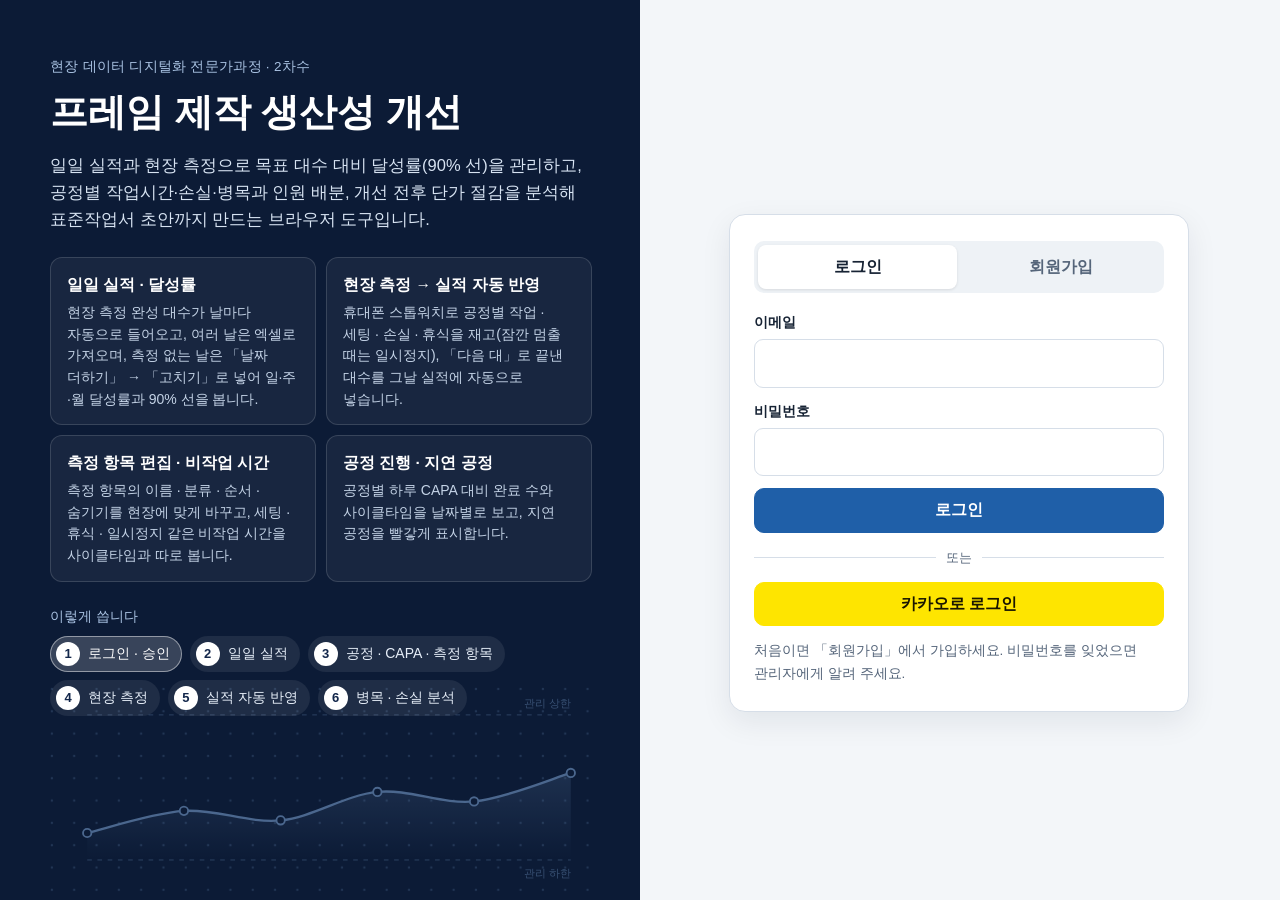
==== index.html @ d75a8c14 "v2.3 — 일일 실적 입력란 삭제(날짜 더하기 · 고치기 화면 재사용) · 판 2026-11-10.5 Co-Authored-By: Claude Opus 5.5 <noreply@a" ====
<!doctype html>
<html lang="ko">
<head>
  <meta charset="utf-8">
  <meta name="viewport" content="width=device-width, initial-scale=1">
  <title>프레임 제작 생산성 개선 — v2.0</title>
  <meta name="description" content="일일 실적으로 목표 대수 대비 달성률을 관리하고, 현장 측정으로 공정별 작업시간·손실을 재어 병목공정·인원 배분·개선 전후 단가 절감을 분석하며 표준작업서 초안을 만드는 브라우저 도구">
  <meta name="robots" content="noindex">
  <!-- fresh-guard v3 (2026-10-21) — 배포 직후에도 강력 새로고침 없이 새 화면을 보이게 한다.
       GitHub Pages 는 HTML 을 max-age=600 으로 준다. 브라우저도, GitHub 앞단 캐시(Fastly)도 그동안 옛 HTML 을 줄 수 있다
       (Cloudflare 는 HTML 을 캐시하지 않는다 — cf-cache-status: DYNAMIC 실측).
       여기서 하는 일: 지금 화면의 Last-Modified(document.lastModified)와 서버의 최신 값(HEAD)을 비교해,
       서버 쪽이 새로우면 「?_fg=<판>」을 붙인 주소로 한 번 옮겨 간다. 질의가 붙은 주소는 브라우저 캐시에도 Fastly 캐시에도
       없어 반드시 새 판이 온다(실측 x-cache: MISS). 붙은 _fg 는 새 화면이 뜨자마자 주소창에서 지운다. 같은 판으로 두 번 돌지 않는다.
       v2: 열 때만이 아니라 앱 안 메뉴 이동(pushState·hashchange·popstate) 때도 15초에 한 번까지 다시 잰다(열어 둔 탭).
       v3: location.reload() 대신 질의 붙은 주소로 — reload 가 Fastly 에 남은 옛 판을 다시 받아 멈추던 것(10-21 build-data 강의안).
       탭 전환·포커스로는 옮기지 않는다(입력 유실). ETag 는 Cloudflare 가 지워서 쓸 수 없다. 원본: dreamit-1000/scripts/fresh-guard/guard.html -->
  <script>(function(){try{var L=location,P='_fg',h=window.history,q=L.search;if(/[?&]_fg=/.test(q)&&h&&h.replaceState){q=q.replace(/([?&])_fg=[^&]*&?/,'$1').replace(/[?&]$/,'');h.replaceState(h.state,'',L.pathname+q+L.hash);}var d=Date.parse(document.lastModified),u=L.pathname+L.search,k='__fresh_guard',t=0;if(!d||!window.fetch||!window.sessionStorage)return;var g=function(s,v){return s+(s.indexOf('?')<0?'?':'&')+P+'='+v;};var c=function(){var n=Date.now();if(n-t<15000)return;t=n;fetch(g(u,n),{method:'HEAD',cache:'no-store'}).then(function(r){var lm=r.headers.get('last-modified'),f=lm&&Date.parse(lm);if(!f||f<=d+1000)return;if(sessionStorage.getItem(k)===lm)return;sessionStorage.setItem(k,lm);L.replace(g(L.pathname+L.search,f)+L.hash);})['catch'](function(){});};c();var p=h&&h.pushState;if(p)h.pushState=function(){var x=p.apply(this,arguments);c();return x;};addEventListener('hashchange',c);addEventListener('popstate',c);}catch(e){}})();</script>
  <link rel="stylesheet" href="css/style.css?v=2026-11-10.5">
  <!-- auth-kit: 로그인 전에는 도구 화면을 감춘다(js/auth.js 가 판정 뒤 푼다) -->
  <script>document.documentElement.classList.add('auth-lock')</script>
  <link rel="stylesheet" href="css/auth.css?v=2026-11-10.5">
  <!-- /auth-kit -->
</head>
<body>
  <a class="skip" href="#main">본문으로 건너뛰기</a>
  <!-- 틀: 왼쪽 메뉴 + 위 머리 (data09-17 디자인) -->
  <div class="shell">
    <aside class="sidebar" id="sidebar" aria-label="메뉴">
      <a class="side-brand" href="#/home">
        <span class="brand-mark ai-dot" aria-hidden="true">FR</span>
        <span class="brand-text">프레임 제작<br>생산성 개선</span>
      </a>
      <nav class="side-nav" id="nav" aria-label="주 메뉴"></nav>
      <div class="side-bottom">
        <nav aria-label="설정 메뉴" id="navBottom"></nav>
        <a class="side-ai" href="#/report"><span class="ai-dot" aria-hidden="true">AI</span><span>계산한 사실로<br>AI 가 개선안 정리를 돕습니다.</span></a>
      </div>
    </aside>
    <div class="side-backdrop" id="sideBackdrop" hidden></div>

    <div class="content">
      <header class="topbar">
        <button type="button" class="menu-btn" id="menuBtn" aria-controls="sidebar" aria-expanded="false" aria-label="메뉴 열기">
          <svg viewBox="0 0 24 24" aria-hidden="true"><path d="M4 7h16M4 12h16M4 17h16"/></svg>
        </button>
        <a class="top-title" href="#/home">
          <span class="top-name">프레임 제작 생산성 개선</span>
          <span class="top-sub" id="dataChip">달성률 · 병목공정 · 손실시간 · 인원 배분 · 표준작업서</span>
        </a>
        <div class="top-user">
          <svg class="avatar" viewBox="0 0 40 40" aria-hidden="true"><circle cx="20" cy="20" r="19" fill="#e6ebf2"/><circle cx="20" cy="15.5" r="6.5" fill="#1b2a44"/><path d="M8 32c2-6 7-9 12-9s10 3 12 9" fill="#1b2a44"/></svg>
          <span class="user-text"><span class="role">제작팀 <span class="bar-sep" aria-hidden="true">|</span> 프레임 제작</span><span id="nowText" class="now"></span></span>
        </div>
      </header>

      <div id="sampleBanner" class="sample-banner" hidden></div>
      <div id="storeBanner" class="store-banner" hidden></div>

      <main id="main" class="inner main" tabindex="-1"></main>

      <footer class="site-footer">
        <div class="inner">v2.0 · 파일과 데이터는 서버로 보내지 않고 이 브라우저 안에서만 읽고 저장합니다 · AI 자동 보내기는 설정한 경우에만</div>
      </footer>
    </div>
  </div>

  <div id="printSheet" aria-hidden="true"></div>
  <div id="toast" class="toast" role="status" aria-live="polite" hidden></div>

  <!-- 로컬 파일(file://)로 열어도 돌도록 module 이 아닌 일반 스크립트로 불러옵니다 -->
  <script src="vendor/xlsx.full.min.js?v=2026-11-10.5"></script>
  <script src="js/logic.js?v=2026-11-10.5"></script>
  <script src="js/sample-data.js?v=2026-11-10.5"></script>
  <script src="js/store.js?v=2026-11-10.5"></script>
  <script src="js/charts.js?v=2026-11-10.5"></script>
  <script src="js/ai-endpoint.js?v=2026-11-10.5"></script>
  <script src="js/ai-panel.js?v=2026-11-10.5"></script>
  <script src="js/app.js?v=2026-11-10.5"></script>
  <!-- auth-kit: 로그인 · 사용 신청 · 승인(정본 data10-00/kit/auth) -->
  <script src="vendor/supabase.js?v=2026-11-10.5"></script>
  <script src="js/auth-config.js?v=2026-11-10.5"></script>
  <script src="js/auth.js?v=2026-11-10.5"></script>
  <!-- /auth-kit -->
</body>
</html>
---- css/style.css ----
/* 프레임 제작 생산성 개선 — 1단계 화면 스타일
   틀(왼쪽 메뉴 + 위 머리)은 data09-17, 부품(카드·표·양식·그래프)은 data09-25 에서 가져왔습니다.
   360px 까지 반응형 — 1024px 미만에서는 왼쪽 메뉴를 「메뉴」 단추로 여닫습니다. */
:root {
  --container-wide: 1280px;
  --container-pad: 16px;
  --bg: #f4f6f8;
  --surface: #ffffff;
  --surface-2: #eef1f5;
  --text: #1b2430;
  --muted: #56616f;
  --line: #d5dbe2;
  --primary: #1f5fa8;
  --primary-dark: #174a84;
  --on-primary: #ffffff;
  --bar: #2f6fb8;
  --bar-track: #e3e9f0;
  --danger: #b3261e;
  --danger-bg: #fdecea;
  --warn: #7a5200;
  --warn-bg: #fff4d6;
  --ok: #1b6e3a;
  --radius: 8px;
  --side-w: 208px;
  --side-bg: #13274b;
  --side-bg-2: #0e1f3d;
  --side-text: #d9e2f0;
  --side-active: #2563c9;
  --good: #1f5fa8;
  --bad: #b3261e;
}
@media (min-width: 640px) { :root { --container-pad: 28px; } }
@media (min-width: 1024px) { :root { --container-pad: 40px; } }

*, *::before, *::after { box-sizing: border-box; }
html { -webkit-text-size-adjust: 100%; }
body {
  margin: 0;
  background: var(--bg);
  color: var(--text);
  font-family: "Pretendard", "Apple SD Gothic Neo", "Malgun Gothic", "Noto Sans KR", system-ui, sans-serif;
  font-size: 16px;
  line-height: 1.6;
  word-break: keep-all;
  overflow-wrap: break-word;
}
button, input, select, textarea { font: inherit; color: inherit; }
input[type="file"] { max-width: 100%; }
h1, h2, h3 { line-height: 1.3; margin: 0 0 .5em; }
h1 { font-size: 1.45rem; }
h2 { font-size: 1.2rem; }
h3 { font-size: 1.05rem; }
p { margin: 0 0 .75em; }
a { color: var(--primary); }
.num { font-variant-numeric: tabular-nums; text-align: right; white-space: nowrap; }

.inner {
  max-width: calc(var(--container-wide) + 2 * var(--container-pad));
  margin: 0 auto;
  padding: 0 var(--container-pad);
}
.sr { position: absolute; width: 1px; height: 1px; overflow: hidden; clip: rect(0 0 0 0); white-space: nowrap; }
.skip { position: absolute; left: -999px; }
.skip:focus { left: 8px; top: 8px; background: #fff; padding: 8px; z-index: 50; }
[hidden] { display: none !important; }

/* ── 틀: 왼쪽 메뉴 + 위 머리 (2026-09-30 디자인 요청) ── */
.shell { display: flex; min-height: 100vh; }
.sidebar {
  width: var(--side-w); flex: none; background: var(--side-bg); color: var(--side-text);
  display: flex; flex-direction: column; position: sticky; top: 0; height: 100vh; overflow-y: auto; z-index: 30;
}
.side-brand { display: flex; align-items: center; gap: 12px; padding: 20px 20px 18px; color: #fff; text-decoration: none; background: var(--side-bg-2); }
.brand-mark { width: 38px; height: 38px; flex: none; border-radius: 4px; object-fit: contain; }
.brand-text { font-weight: 800; font-size: .92rem; line-height: 1.2; letter-spacing: .02em; }
.side-nav { display: flex; flex-direction: column; gap: 4px; padding: 16px 8px; }
.sidebar a svg, .menu-btn svg { width: 22px; height: 22px; flex: none; fill: none; stroke: currentColor; stroke-width: 1.8; stroke-linecap: round; stroke-linejoin: round; }
.side-nav a, .side-set { display: flex; align-items: center; gap: 12px; min-height: 46px; padding: 8px 14px; border-radius: 8px; color: var(--side-text); text-decoration: none; font-weight: 600; font-size: .95rem; }
.side-nav a:hover, .side-set:hover { background: rgba(255, 255, 255, .08); color: #fff; }
.side-nav a[aria-current="page"], .side-set[aria-current="page"] { background: var(--side-active); color: #fff; }
.side-nav a:focus-visible, .side-set:focus-visible, .side-ai:focus-visible, .side-brand:focus-visible { outline: 2px solid #fff; outline-offset: -2px; }
.side-nav .side-sub { min-height: 40px; font-size: .88rem; font-weight: 500; }
.side-nav .side-sub svg { width: 18px; height: 18px; }
.side-sep { height: 1px; background: rgba(255, 255, 255, .14); margin: 8px 10px; }
.side-bottom { margin-top: auto; padding: 8px 8px 16px; }
.side-ai { display: flex; align-items: center; gap: 10px; margin: 8px 6px 0; padding: 12px; border-radius: 10px; background: var(--side-bg-2); color: var(--side-text); text-decoration: none; font-size: .82rem; line-height: 1.45; }
.ai-dot { flex: none; width: 32px; height: 32px; border-radius: 50%; background: var(--side-active); color: #fff; display: grid; place-items: center; font-weight: 800; font-size: .8rem; }
.side-backdrop { position: fixed; inset: 0; background: rgba(8, 16, 32, .5); z-index: 25; }
.content { flex: 1 1 auto; min-width: 0; display: flex; flex-direction: column; }
/* 세로 flex 안에서 margin:auto 는 늘이기(stretch)를 끄므로 폭을 직접 줍니다 — 없으면 넓은 표가 main 을 밀어 냅니다 */
.content > .main, .content > .site-footer { width: 100%; }
.topbar { display: flex; align-items: center; gap: 12px 16px; padding: 12px var(--container-pad); background: var(--surface); border-bottom: 1px solid var(--line); position: sticky; top: 0; z-index: 20; }
.menu-btn { display: none; flex: none; width: 44px; height: 44px; border: 1px solid var(--line); border-radius: 8px; background: var(--surface); cursor: pointer; align-items: center; justify-content: center; color: var(--text); }
.top-title { display: flex; flex-direction: column; text-decoration: none; color: var(--text); margin-right: auto; min-width: 0; }
.top-name { font-weight: 800; font-size: 1.2rem; }
.top-sub { font-size: .84rem; color: var(--muted); }
.top-user { display: flex; align-items: center; gap: 10px; flex: none; }
.avatar { width: 40px; height: 40px; }
.user-text { display: flex; flex-direction: column; font-size: .82rem; color: var(--muted); line-height: 1.45; }
.bar-sep { color: #9aa3ae; margin: 0 2px; }
@media (max-width: 1023px) {
  .sidebar { position: fixed; left: 0; top: 0; bottom: 0; transform: translateX(-100%); visibility: hidden; transition: transform .2s ease, visibility 0s linear .2s; }
  .menu-open .sidebar { transform: none; visibility: visible; transition: transform .2s ease; box-shadow: 0 0 30px rgba(0, 0, 0, .35); }
  .menu-btn { display: inline-flex; }
}
@media (max-width: 640px) {
  .top-sub { display: none; }
  .top-name { font-size: 1.02rem; }
  .user-text .now { display: none; }
  .avatar { width: 34px; height: 34px; }
}
@media (max-width: 400px) { .user-text { display: none; } }
@media (prefers-reduced-motion: reduce) { .sidebar { transition: none !important; } }
.sample-banner { background: var(--warn-bg); border-bottom: 1px solid #e8cf85; color: #5a4400; font-size: .95rem; padding: 8px var(--container-pad); text-align: center; }
.store-banner { background: var(--danger-bg); color: #7a1c14; font-size: .95rem; padding: 8px var(--container-pad); text-align: center; }

.main { padding-top: 24px; padding-bottom: 48px; min-height: 60vh; }
.main:focus { outline: none; }

.site-footer { margin-top: auto; border-top: 1px solid var(--line); background: var(--surface); color: var(--muted); font-size: .9rem; padding: 16px 0; }
/* ── 공통 부품 ─────────────────────────── */
.stage { font-size: .8rem; font-weight: 800; color: var(--primary); letter-spacing: .04em; margin-bottom: 4px; }
.page-head { display: flex; flex-wrap: wrap; align-items: flex-end; gap: 8px 16px; margin-bottom: 18px; }
.page-head .titles { margin-right: auto; min-width: 0; }
.page-head h1 { margin: 0; }
.page-head .lead { color: var(--muted); margin: 4px 0 0; }
.card { background: var(--surface); border: 1px solid var(--line); border-radius: 14px; padding: 20px; margin-bottom: 20px; min-width: 0; }
.card > h2 { font-size: 1.05rem; }
.note { color: var(--muted); font-size: .9rem; }
.grid-2 { display: grid; grid-template-columns: repeat(2, minmax(0, 1fr)); gap: 20px; }
@media (max-width: 900px) { .grid-2 { grid-template-columns: minmax(0, 1fr); } }

.btn {
  display: inline-flex; align-items: center; justify-content: center; gap: 8px;
  min-height: 44px; padding: 8px 16px; border-radius: var(--radius);
  border: 1px solid var(--line); background: var(--surface); cursor: pointer; font-weight: 700; text-decoration: none; color: var(--text);
}
.btn:hover { border-color: var(--primary); }
.btn:disabled { opacity: .5; cursor: not-allowed; }
.btn-primary { background: var(--primary); color: var(--on-primary); border-color: var(--primary); }
.btn-primary:hover { background: var(--primary-dark); }
.btn-danger { color: var(--danger); border-color: var(--danger); }
.btn-sm { min-height: 36px; padding: 4px 12px; font-size: .9rem; }
.btn-big { min-height: 52px; font-size: 1.05rem; padding: 12px 28px; }
.btn-row { display: flex; flex-wrap: wrap; gap: 8px; }

/* 선택 칸(Scope Setup) */
.seg { display: flex; flex-wrap: wrap; gap: 8px; }
.opt-grid { display: grid; grid-template-columns: repeat(auto-fill, minmax(180px, 1fr)); gap: 10px; }
.opt {
  position: relative; display: flex; gap: 10px; align-items: flex-start; padding: 10px 12px; min-height: 52px;
  border: 1px solid var(--line); border-radius: var(--radius); background: var(--surface); cursor: pointer; min-width: 0;
}
.opt input { margin-top: 4px; flex: none; width: 18px; height: 18px; accent-color: var(--primary); }
.opt .t { font-weight: 700; display: block; }
.opt .s { font-size: .8rem; color: var(--muted); display: block; }
.opt:has(input:checked) { background: var(--primary-soft); border-color: #9dbdf0; }
.opt .avail { font-size: .78rem; color: var(--muted); }
.opt .avail.zero { color: var(--obs); }
.summary { display: grid; grid-template-columns: max-content minmax(0, 1fr); gap: 6px 16px; margin: 0; }
.summary dt { color: var(--muted); font-size: .9rem; }
.summary dd { margin: 0; font-weight: 700; min-width: 0; }
.scope-id { font-family: ui-monospace, Menlo, Consolas, monospace; font-size: 1.15rem; color: #17427e; }

/* 양식 */
.form-grid { display: grid; grid-template-columns: repeat(3, minmax(0, 1fr)); gap: 14px 18px; }
.form-grid .span-all { grid-column: 1 / -1; }
@media (max-width: 1100px) { .form-grid { grid-template-columns: repeat(2, minmax(0, 1fr)); } }
@media (max-width: 560px) { .form-grid { grid-template-columns: minmax(0, 1fr); } }
.field { display: flex; flex-direction: column; gap: 4px; min-width: 0; }
.field > span { font-weight: 700; font-size: .9rem; }
.field > span .req { color: var(--danger); margin-left: 4px; }
.field input, .field select, .field textarea {
  width: 100%; min-height: 44px; padding: 8px 10px; border: 1px solid var(--line); border-radius: var(--radius); background: var(--surface);
}
.field textarea { min-height: 80px; resize: vertical; }
.field .hint { font-size: .82rem; color: var(--muted); }
.field .err { color: var(--danger); font-size: .88rem; }
.field.invalid input, .field.invalid select, .field.invalid textarea { border-color: var(--danger); }
fieldset.block { border: 1px solid var(--line); border-radius: 14px; padding: 16px 18px 18px; margin: 0 0 18px; background: var(--surface); min-width: 0; }
fieldset.block legend { font-weight: 800; padding: 0 6px; }
details.block { border: 1px solid var(--line); border-radius: 14px; padding: 8px 18px; margin: 0 0 10px; background: var(--surface); min-width: 0; }
details.block[open] { padding-bottom: 16px; }
details.block > summary { font-weight: 800; overflow-wrap: anywhere; }
.view-toggle { display: inline-flex; border: 1px solid var(--line); border-radius: 10px; overflow: hidden; }
.view-toggle button { border: 0; background: var(--surface); padding: 6px 14px; font: inherit; cursor: pointer; min-height: 36px; }
.view-toggle button[aria-pressed="true"] { background: var(--primary); color: #fff; font-weight: 700; }
table.list.pivot td.label { white-space: nowrap; }
table.list.alias td:first-child { font-weight: 700; }
.kind { display: inline-block; font-size: .75rem; font-weight: 800; padding: 1px 8px; border-radius: 999px; margin-left: 6px; vertical-align: middle; }
.kind.fact { background: #e3f3e8; color: var(--fact); }
.kind.obs { background: #fdf0dc; color: var(--obs); }
.kind.meta { background: #eef1f5; color: var(--muted); }
.submit-bar { display: flex; justify-content: flex-end; gap: 8px; flex-wrap: wrap; position: sticky; bottom: 0; background: var(--bg); padding: 12px 0; }

/* 이미지 목록(등록 화면) */
.media-list { display: grid; grid-template-columns: repeat(auto-fill, minmax(200px, 1fr)); gap: 12px; margin-top: 12px; }
.media-item { border: 1px solid var(--line); border-radius: var(--radius); padding: 8px; display: flex; flex-direction: column; gap: 6px; min-width: 0; background: #fafbfd; }
.media-item .thumb { aspect-ratio: 4 / 3; background: #e9eef4; border-radius: 6px; display: flex; align-items: center; justify-content: center; overflow: hidden; color: var(--muted); font-size: .85rem; text-align: center; padding: 6px; }
.media-item .thumb img { width: 100%; height: 100%; object-fit: contain; }
.media-item select, .media-item input { width: 100%; min-height: 38px; padding: 4px 8px; border: 1px solid var(--line); border-radius: 8px; background: #fff; }

/* 표 */
.table-wrap { overflow-x: auto; border: 1px solid var(--line); border-radius: var(--radius); background: var(--surface); }
table.list { width: 100%; border-collapse: collapse; font-size: .92rem; }
table.list th, table.list td { padding: 8px 10px; border-bottom: 1px solid var(--line); text-align: left; vertical-align: top; }
table.list th { background: #eef2f7; white-space: nowrap; }
table.list td.num, table.list th.num { text-align: right; white-space: nowrap; }
table.list td.zero { color: #a3adba; }
table.list tr.differs td { background: #fffaf0; }
table.list td.blk { color: var(--muted); font-size: .82rem; white-space: nowrap; }
.heat-1 { background: #eef4fd; } .heat-2 { background: #d9e7fb; } .heat-3 { background: #bcd4f7; }

/* 통계 타일 */
.tiles { display: grid; grid-template-columns: repeat(4, minmax(0, 1fr)); gap: 12px; margin-bottom: 20px; }
@media (max-width: 900px) { .tiles { grid-template-columns: repeat(2, minmax(0, 1fr)); } }
.tile { background: var(--surface); border: 1px solid var(--line); border-radius: 14px; padding: 14px 16px; min-width: 0; }
.tile .k { font-size: .85rem; color: var(--muted); }
.tile .v { font-size: 1.6rem; font-weight: 800; }

/* 가져오기 */
.map-grid { display: grid; grid-template-columns: repeat(auto-fill, minmax(260px, 1fr)); gap: 10px 16px; }
.map-row { display: flex; flex-direction: column; gap: 4px; min-width: 0; border: 1px solid var(--line); border-radius: 10px; padding: 8px 10px; background: #fafbfd; }
.map-row .col { font-weight: 800; }
.map-row .ex { font-size: .8rem; color: var(--muted); overflow: hidden; text-overflow: ellipsis; white-space: nowrap; }
.map-row select { min-height: 38px; border: 1px solid var(--line); border-radius: 8px; padding: 4px 8px; background: #fff; width: 100%; }

.alert { padding: 10px 14px; border-radius: var(--radius); margin: 10px 0; }
.alert.warn { background: #fdecea; color: #7a1c14; }
.alert.info { background: #eaf1fa; color: #123a66; }
.empty { text-align: center; padding: 40px 16px; color: var(--muted); }

/* 대화상자·알림 */
.dialog { border: none; border-radius: 12px; padding: 0; width: min(640px, calc(100vw - 32px)); max-height: calc(100vh - 32px); }
.dialog::backdrop { background: rgba(0, 0, 0, .45); }
.dialog-body { padding: 20px; }
.dialog-actions { display: flex; justify-content: flex-end; gap: 8px; margin-top: 16px; flex-wrap: wrap; }
.toast { position: fixed; left: 50%; bottom: 24px; transform: translateX(-50%); background: #1b2430; color: #fff; padding: 12px 18px; border-radius: var(--radius); z-index: 100; max-width: calc(100vw - 32px); }
.toast.error { background: var(--danger); }


/* ── data09-25 추가 ─────────────────────── */
.filters { display: grid; grid-template-columns: repeat(auto-fit, minmax(min(100%, 200px), 1fr)); gap: 12px 16px; align-items: end; }
.filters .span-all { grid-column: 1 / -1; margin: 0; }
h2.sec { font-size: 1.15rem; margin: 4px 0 12px; }
.tile .v { font-size: 1.35rem; }
.map-row.missing { border-color: var(--danger); background: #fdf3f2; }
.map-row .req { color: var(--danger); font-size: .78rem; }
details > summary { cursor: pointer; font-weight: 700; padding: 6px 0; min-height: 32px; }
details.warn-list ul { max-height: 240px; overflow: auto; font-size: .88rem; }
details.card.rules > summary { font-weight: 700; }
.charts { display: grid; grid-template-columns: repeat(2, minmax(0, 1fr)); gap: 16px; margin-bottom: 16px; }
@media (max-width: 900px) { .charts { grid-template-columns: minmax(0, 1fr); } }
.fig { margin: 0; border: 1px solid var(--line); border-radius: var(--radius); padding: 10px 12px; min-width: 0; background: var(--surface); }
.fig figcaption { font-weight: 800; font-size: .92rem; }
svg.chart { width: 100%; height: auto; display: block; }
svg.chart .grid { stroke: #e6eaf0; stroke-width: 1; }
svg.chart .axis { stroke: #b9c2ce; stroke-width: 1; }
svg.chart .tick { fill: var(--muted); font-size: 12px; }
svg.chart .ln { fill: none; stroke-width: 2; stroke-linejoin: round; }
svg.chart .dot { stroke: var(--surface); stroke-width: 2; }
.legend { display: flex; flex-wrap: wrap; gap: 4px 14px; font-size: .82rem; color: var(--muted); min-height: 4px; }
.legend .lg { display: inline-flex; align-items: center; gap: 6px; }
.legend i { width: 12px; height: 12px; border-radius: 3px; display: inline-block; }
table.list tr.sum td { background: #eef2f7; font-weight: 700; }
table.list tr.total td { background: #dfe7f2; }
table.list td.indent { padding-left: 22px; }
table.list.weekly td:last-child { min-width: 220px; }
table.list.items input[type="text"], table.list.items input:not([type]) { width: 100%; min-height: 36px; padding: 4px 6px; border: 1px solid var(--line); border-radius: 8px; }
table.list tr.excluded td { color: #8b95a3; }
.an-list { display: grid; gap: 10px; }
.an { border: 1px solid var(--line); border-left-width: 5px; border-radius: var(--radius); padding: 10px 14px; min-width: 0; }
.an.lv-bad { border-left-color: var(--danger); }
.an.lv-warn { border-left-color: #c98500; }
.an-top { display: flex; flex-wrap: wrap; align-items: center; gap: 4px 8px; }
.an-ev { margin: 6px 0 4px; font-weight: 600; }
.an .note { margin: 2px 0; }
.tag.caution { background: var(--caution-bg); color: var(--caution); }
.drop { display: flex; flex-wrap: wrap; align-items: center; gap: 10px 16px; padding: 22px; border: 2px dashed var(--line); border-radius: 14px; background: #fafbfd; margin-bottom: 12px; }
.drop.over { border-color: var(--primary); background: var(--primary-soft); }
.btn { position: relative; }
.btn input[type="file"] { position: absolute; width: 1px; height: 1px; overflow: hidden; clip: rect(0 0 0 0); }
.steps { margin: 8px 0 12px; padding-left: 22px; }
.mono { font-family: ui-monospace, Menlo, Consolas, monospace; font-size: .85rem; }
textarea { width: 100%; min-height: 120px; padding: 8px 10px; border: 1px solid var(--line); border-radius: var(--radius); background: var(--surface); resize: vertical; }
.paper { padding: 28px; }
.rp h1 { font-size: 1.4rem; }
.rp h2 { font-size: 1.1rem; margin-top: 18px; }
.rp .pre { white-space: pre-line; background: #fafbfd; border: 1px solid var(--line); border-radius: var(--radius); padding: 12px 14px; }
.ai-send { display: inline-flex; align-items: center; flex-wrap: wrap; gap: 4px; }
@media (max-width: 700px) { .paper { padding: 16px; } }


/* ── data10-08 추가 ─────────────────────── */
:root {
  --primary-soft: #e8f0fc;
  --fact: #1b6e3a;
  --obs: #8a4b00;
  --caution-bg: #fff4d6;
  --caution: #6b4d00;
  --series-1: #2a78d6;    /* 실제 대수·사이클타임 */
  --series-2: #eb6834;    /* 손실 */
  --series-3: #1baf7a;    /* 달성률 90% 이상 */
  --series-plan: #9aa7b8; /* 목표(중립 회색) */
  --series-bad: #d04a3a;  /* 90% 미만·택트 초과 */
  --series-after: #1b8f63;
}
.page-head .titles { margin-right: auto; min-width: 0; }
.page-head .lead { color: var(--muted); margin: 4px 0 0; }
.top-user .role { font-weight: 700; color: var(--text); }
svg.chart .ref { stroke-width: 1.5; stroke-dasharray: 6 4; }
svg.chart .ref-label { font-size: 12px; font-weight: 700; }
.tile.ok .v { color: var(--ok); }
.tile.bad .v { color: var(--danger); }
.tile .v small { font-size: .8rem; font-weight: 600; color: var(--muted); margin-left: 4px; }
table.list tr.below td { background: #fff6f4; }
table.list td.ok { color: var(--ok); font-weight: 700; }
table.list td.bad { color: var(--danger); font-weight: 700; }
table.list tr.bn td { background: #fff1e6; font-weight: 700; }
.badge { display: inline-block; font-size: .75rem; font-weight: 800; padding: 1px 8px; border-radius: 999px; white-space: nowrap; }
.badge.bn { background: #fde3d6; color: #8a2d10; }
.badge.over { background: #fdecea; color: var(--danger); }
.badge.ok { background: #e3f3e8; color: var(--ok); }
.badge.muted { background: #eef1f5; color: var(--muted); }
.preset { display: flex; flex-wrap: wrap; gap: 6px; }
.preset .btn { min-height: 36px; padding: 4px 12px; font-size: .9rem; }

/* 현장 측정 — 스톱워치(휴대폰에서 엄지로 누르기 좋게) */
.sw { border: 2px solid var(--line); border-radius: 14px; padding: 16px; background: #fafbfd; }
.sw.running { border-color: var(--primary); background: var(--primary-soft); }
.sw-status { display: flex; flex-wrap: wrap; align-items: baseline; gap: 4px 14px; margin-bottom: 12px; }
.sw-kind { font-size: 1.3rem; font-weight: 800; }
.sw-time { font-size: 2.2rem; font-weight: 800; font-variant-numeric: tabular-nums; letter-spacing: .02em; }
.sw-ctx { color: var(--muted); font-size: .92rem; width: 100%; }
.sw-grid { display: grid; grid-template-columns: repeat(3, minmax(0, 1fr)); gap: 8px; margin-top: 12px; }
.sw-grid .btn { min-height: 60px; font-size: 1.02rem; padding: 8px; }
.sw-grid .wide { grid-column: span 3; min-height: 64px; font-size: 1.15rem; }
.sw-grid .half { grid-column: span 3; }
@media (min-width: 560px) { .sw-grid .half { grid-column: span 1; } }
.sw-grid .btn[aria-pressed="true"] { outline: 3px solid var(--primary-dark); outline-offset: -3px; }
.btn-loss { background: #fff4e8; border-color: #f0c99a; }
.btn-wait { background: #fdecea; border-color: #efb3ab; }
.btn-rest { background: #eef4ff; border-color: #b9cdf0; }
.btn-pause { background: #fff8db; border-color: #e6cf73; font-weight: 700; }
.sw.paused { border-color: #d4a72c; background: #fffbea; }
.sw-pause { font-size: 1rem; font-weight: 700; color: #8a6500; font-variant-numeric: tabular-nums; }
.sw-pause:empty { display: none; }

/* 공정 설정 — 측정 항목 편집 */
.kind-list { display: grid; gap: 6px; margin: 10px 0; }
.kind-row { display: flex; flex-wrap: wrap; align-items: center; gap: 6px 10px; padding: 8px 10px; border: 1px solid var(--line); border-radius: 10px; background: #fff; }
.kind-row.is-hidden { background: #f4f5f7; }
.kind-row .kr-move { display: flex; gap: 4px; flex: none; }
.kind-row .kr-name { flex: 1 1 9rem; min-width: 0; }
.kind-row .kr-name input { width: 100%; }
.kind-row .kr-cat { flex: 1 1 9rem; min-width: 0; }
.kind-row .kr-cat select { width: 100%; }
.kind-row .kr-hide { display: inline-flex; align-items: center; gap: 4px; flex: none; }
.kind-row .kr-count { flex: none; }
.check-line { display: flex; align-items: flex-start; gap: 8px; margin: 10px 0; overflow-wrap: break-word; word-break: keep-all; }
.check-line input { flex: none; margin-top: 4px; }
.unit-row { display: flex; gap: 6px; }
.unit-row input { flex: 1 1 auto; min-width: 0; }
.unit-row .btn { flex: none; min-height: 44px; }
.recent li { margin: 4px 0; }
.recent input { min-height: 36px; padding: 4px 8px; border: 1px solid var(--line); border-radius: 8px; width: min(100%, 260px); }

/* 공정 설정 카드 */
.proc-card { border: 1px solid var(--line); border-radius: 12px; padding: 14px 16px; margin-bottom: 12px; background: var(--surface); }
.proc-card .head { display: flex; flex-wrap: wrap; align-items: center; gap: 6px 12px; margin-bottom: 10px; }
.proc-card .head strong { font-size: 1.05rem; }
.proc-card .head .btn { margin-left: auto; }

/* 시뮬레이터 */
.sim-table input { width: 84px; min-height: 40px; padding: 4px 8px; border: 1px solid var(--line); border-radius: 8px; text-align: right; }

/* 표준작업서·보고서 종이 */
.paper { padding: 28px; }
.paper h1 { font-size: 1.4rem; }
.paper h2 { font-size: 1.1rem; margin-top: 18px; }
.paper .pre { white-space: pre-line; background: #fafbfd; border: 1px solid var(--line); border-radius: var(--radius); padding: 12px 14px; }
table.sign { border-collapse: collapse; margin-left: auto; }
table.sign th, table.sign td { border: 1px solid var(--line); padding: 4px 14px; text-align: center; font-size: .85rem; }
table.sign td { height: 46px; min-width: 70px; }
table.list.sop td { min-width: 120px; }
table.list.sop td.num, table.list.sop td:first-child { min-width: 0; }
@media (max-width: 700px) { .paper { padding: 16px; } }

/* 빈 측정표(인쇄 전용) */
#printSheet { display: none; }
.blank-sheet h1 { font-size: 16pt; margin: 0 0 6pt; }
.blank-sheet .meta { display: grid; grid-template-columns: repeat(3, 1fr); gap: 4pt 12pt; margin: 6pt 0 8pt; font-size: 10pt; }
.blank-sheet .meta span { border-bottom: 1px solid #333; padding: 2pt 0; }
.blank-sheet table { width: 100%; border-collapse: collapse; font-size: 9pt; }
.blank-sheet th, .blank-sheet td { border: 1px solid #333; padding: 0 4pt; height: 22pt; text-align: center; }
.blank-sheet th { background: #eee; height: 18pt; }
.blank-sheet .kinds { white-space: nowrap; letter-spacing: .02em; }
.blank-sheet .foot { font-size: 8.5pt; margin-top: 6pt; }

/* 일일 실적 — 표 위 「날짜 더하기」(v2.3, 입력란 대신) */
.daily-add { display: inline-flex; flex-wrap: wrap; gap: 6px; align-items: center; max-width: 100%; }
.daily-add input { min-height: 40px; padding: 4px 8px; border: 1px solid var(--line); border-radius: 8px; background: #fff; max-width: 100%; }

@media print {
  .sidebar, .topbar, .side-backdrop, .site-footer, .sample-banner, .store-banner, .no-print, .skip, .toast, .filters, .menu-btn { display: none !important; }
  .shell { display: block; }
  body { background: #fff; font-size: 10.5pt; }
  .main { padding: 0; max-width: none; }
  .card { border: none; padding: 0; }
  .table-wrap { overflow: visible; border: none; }
  table.list th, table.list td { padding: 3px 5px; }
  body.print-sheet .main { display: none !important; }
  body.print-sheet #printSheet { display: block !important; }
  @page { margin: 12mm; }
}
---- css/auth.css ----
/* data10 로그인 키트 — 정본: data10-00/kit/auth/css/auth.css (사본을 직접 고치지 말 것)
   로그인 전 대문 · 사용 신청 · 승인 대기 · 구성원 관리 창. 클래스는 모두 ag- / auth- 로 시작해 도구 화면과 섞이지 않는다. */
:root {
  --ag-ink: #172334; --ag-sub: #55657a; --ag-line: #d6dee8; --ag-bg: #f3f6f9;
  --ag-navy: #13274b; --ag-navy-2: #0c1b36; --ag-brand: #1f5fa8; --ag-brand-d: #174a84;
  --ag-ok: #1b6e3a; --ag-ok-bg: #e5f3ea; --ag-err: #b3261e; --ag-err-bg: #fdecea; --ag-warn: #7a5200; --ag-warn-bg: #fff4d6;
  --ag-accent: #a9c2e2;
  --ag-pad: 20px;
}
@media (min-width: 640px) { :root { --ag-pad: 28px; } }
@media (min-width: 1024px) { :root { --ag-pad: 40px; } }

/* 로그인 전에는 도구 화면을 감춘다(자리는 그대로 — 그래프 폭 계산이 흔들리지 않게 visibility) */
html.auth-lock body > *:not(#authGate) { visibility: hidden; }
html.auth-lock body { overflow: hidden; }

.ag {
  position: fixed; inset: 0; z-index: 2000; overflow-y: auto; -webkit-overflow-scrolling: touch;
  background: var(--ag-bg); color: var(--ag-ink);
  font: 16px/1.65 Pretendard, 'Apple SD Gothic Neo', 'Malgun Gothic', 'Noto Sans KR', sans-serif;
  word-break: keep-all; overflow-wrap: break-word;
}
.ag[hidden] { display: none; }
.ag *, .ag *::before, .ag *::after, .ag-modal * { box-sizing: border-box; }

.ag-wrap {
  max-width: calc(1180px + 2 * var(--ag-pad)); margin: 0 auto; padding: 0 var(--ag-pad);
  display: grid; grid-template-columns: minmax(0, 1fr); gap: 0;
}
.ag-hero {
  background: linear-gradient(160deg, var(--ag-navy) 0%, var(--ag-navy-2) 100%); color: #fff;
  margin: 0 calc(-1 * var(--ag-pad)); padding: 36px var(--ag-pad) 32px;
}
.ag-side { padding: 24px 0 8px; }
@media (min-width: 960px) {
  .ag { background: linear-gradient(90deg, var(--ag-navy-2) 0, var(--ag-navy-2) 50%, var(--ag-bg) 50%); }
  .ag-wrap { grid-template-columns: minmax(0, 1fr) minmax(0, 1fr); min-height: calc(100vh - 48px); align-items: center; }
  .ag-hero { margin: 0; padding: 56px 48px 56px 0; background: none; min-height: 100%; display: flex; flex-direction: column; justify-content: center; }
  .ag-side { padding: 56px 0 56px 48px; }
}
.ag-eyebrow { margin: 0 0 10px; font-size: 13.5px; letter-spacing: .02em; color: var(--ag-accent); }
.ag-hero h1 { margin: 0 0 14px; font-size: clamp(26px, 3.6vw, 38px); line-height: 1.3; color: #fff; font-weight: 800; }
.ag-lead { margin: 0 0 24px; color: #d7e3f2; font-size: 16.5px; max-width: 640px; }
.ag-feats { list-style: none; margin: 0 0 24px; padding: 0; display: grid; grid-template-columns: minmax(0, 1fr); gap: 10px; }
@media (min-width: 640px) { .ag-feats { grid-template-columns: repeat(2, minmax(0, 1fr)); } }
.ag-feats li { border: 1px solid rgba(255, 255, 255, .14); border-radius: 12px; padding: 14px 16px; background: rgba(255, 255, 255, .05); }
.ag-feats b { display: block; color: #fff; font-size: 15.5px; margin-bottom: 4px; }
.ag-feats span { display: block; color: #c4d3e6; font-size: 14px; line-height: 1.55; }
.ag-flow-t { margin: 0 0 8px; font-size: 13.5px; color: #a9c2e2; }
.ag-flow ol { list-style: none; margin: 0; padding: 0; display: flex; flex-wrap: wrap; gap: 8px; }
.ag-flow li { display: inline-flex; align-items: center; gap: 8px; padding: 6px 12px 6px 6px; border-radius: 999px; background: rgba(255, 255, 255, .08); color: #e6eef8; font-size: 14px; }
.ag-n { display: inline-grid; place-items: center; width: 24px; height: 24px; border-radius: 50%; background: #fff; color: var(--ag-navy); font-weight: 700; font-size: 13px; }

.ag-card { background: #fff; border: 1px solid var(--ag-line); border-radius: 16px; padding: 26px 24px; box-shadow: 0 10px 30px rgba(15, 30, 55, .08); max-width: 460px; margin: 0 auto; }
.ag-card h2 { margin: 6px 0 8px; font-size: 21px; color: var(--ag-ink); }
.ag-card p { margin: 0 0 12px; }
.ag-sub { color: var(--ag-sub); font-size: 14.5px; }
.ag-tabs { display: flex; gap: 4px; padding: 4px; background: #eef2f6; border-radius: 10px; margin: 0 0 18px; }
.ag-tabs button { flex: 1; border: 0; background: transparent; padding: 9px 10px; border-radius: 8px; font: inherit; font-weight: 600; color: var(--ag-sub); cursor: pointer; }
.ag-tabs button[aria-selected="true"] { background: #fff; color: var(--ag-ink); box-shadow: 0 1px 3px rgba(0, 0, 0, .1); }
.ag-form { display: grid; gap: 12px; }
.ag-form label { display: grid; gap: 5px; font-size: 14px; font-weight: 600; color: var(--ag-ink); }
.ag-form small { font-weight: 400; color: var(--ag-sub); }
.ag-form input { font: inherit; font-size: 16px; font-weight: 400; padding: 10px 12px; border: 1px solid var(--ag-line); border-radius: 9px; background: #fff; color: var(--ag-ink); width: 100%; }
.ag-form input::placeholder { color: #8a97a8; font-weight: 400; }
.ag-form input:focus { outline: 2px solid var(--ag-brand); outline-offset: 1px; border-color: var(--ag-brand); }
.ag-btn { font: inherit; font-weight: 700; display: inline-flex; align-items: center; justify-content: center; gap: 6px; min-height: 44px; padding: 8px 16px;
  border-radius: 10px; border: 1px solid var(--ag-line); background: #fff; color: var(--ag-ink); cursor: pointer; width: 100%; }
.ag-btn:hover { border-color: var(--ag-brand); }
.ag-btn:disabled { opacity: .6; cursor: progress; }
.ag-primary { background: var(--ag-brand); border-color: var(--ag-brand); color: #fff; }
.ag-primary:hover { background: var(--ag-brand-d); }
.ag-kakao { background: #fee500; border-color: #fee500; color: #191600; }
.ag-or { display: flex; align-items: center; gap: 10px; color: var(--ag-sub); font-size: 13px; margin: 14px 0; }
.ag-or::before, .ag-or::after { content: ''; flex: 1; height: 1px; background: var(--ag-line); }
.ag-hint { margin: 14px 0 0 !important; color: var(--ag-sub); font-size: 13.5px; }
.ag-msg { margin: 12px 0 0 !important; font-size: 14px; min-height: 1em; color: var(--ag-sub); }
.ag-msg:empty { display: none; }
.ag-msg.is-err { color: var(--ag-err); background: var(--ag-err-bg); padding: 8px 12px; border-radius: 8px; }
.ag-msg.is-ok { color: var(--ag-ok); background: var(--ag-ok-bg); padding: 8px 12px; border-radius: 8px; }
.ag-link { border: 0; background: none; color: var(--ag-sub); text-decoration: underline; font: inherit; font-size: 14px; cursor: pointer; margin-top: 14px; padding: 6px 0; }
.ag-badge { display: inline-block; padding: 3px 10px; border-radius: 999px; background: var(--ag-warn-bg); color: var(--ag-warn); font-size: 13px; font-weight: 700; }
.ag-badge.is-off { background: var(--ag-err-bg); color: var(--ag-err); }
.ag-claim { margin-top: 16px; padding: 14px; border: 1px dashed var(--ag-line); border-radius: 10px; font-size: 14px; color: var(--ag-sub); }
.ag-foot { text-align: center; color: var(--ag-sub); font-size: 13px; margin: 0; padding: 14px var(--ag-pad) 22px; }
@media (min-width: 960px) { .ag-foot { color: #8fa3bd; text-align: left; max-width: calc(1180px + 2 * var(--ag-pad)); margin: 0 auto; } }

/* 상단 바 계정 칩 */
.auth-chip { display: flex; align-items: center; gap: 6px; margin-left: auto; flex-wrap: nowrap; font-size: 13.5px; }
.auth-chip.is-float { position: fixed; top: 10px; right: 10px; z-index: 1500; background: #fff; border: 1px solid var(--ag-line); border-radius: 999px; padding: 4px 6px 4px 12px; }
.auth-chip-name { max-width: 9em; overflow: hidden; text-overflow: ellipsis; white-space: nowrap; font-weight: 600; }
.auth-chip-btn { font: inherit; font-size: 13px; border: 1px solid var(--ag-line); background: #fff; color: var(--ag-ink); border-radius: 8px; padding: 5px 10px; cursor: pointer; white-space: nowrap; display: inline-flex; align-items: center; gap: 4px; }
.auth-chip-btn:hover { border-color: var(--ag-brand); color: var(--ag-brand); }
.auth-chip-n { display: inline-grid; place-items: center; min-width: 18px; height: 18px; padding: 0 5px; border-radius: 9px; background: var(--ag-err); color: #fff; font-size: 11.5px; font-weight: 700; }
.auth-chip-n[hidden] { display: none; }
@media (max-width: 639px) { .auth-chip-name { display: none; } }

/* 구성원 관리 창 */
.ag-modal { position: fixed; inset: 0; z-index: 2100; background: rgba(10, 20, 35, .5); display: flex; align-items: flex-start; justify-content: center; padding: 24px 12px; overflow-y: auto;
  font: 15px/1.6 Pretendard, 'Apple SD Gothic Neo', 'Malgun Gothic', sans-serif; color: var(--ag-ink); word-break: keep-all; overflow-wrap: break-word; }
.ag-modal[hidden] { display: none; }
.ag-panel { background: #fff; border-radius: 14px; width: 100%; max-width: 980px; padding: 20px 22px 24px; }
.ag-panel-h { display: flex; align-items: center; justify-content: space-between; gap: 12px; }
.ag-panel-h h2 { margin: 0; font-size: 20px; }
.ag-x { border: 0; background: none; font-size: 26px; line-height: 1; cursor: pointer; color: var(--ag-sub); padding: 4px 8px; }
.ag-panel .ag-tabs { max-width: 320px; margin: 12px 0; }
.ag-tablewrap { overflow-x: auto; }
.ag-table { width: 100%; border-collapse: collapse; font-size: 14.5px; }
.ag-table th, .ag-table td { text-align: left; vertical-align: top; padding: 10px 8px; border-bottom: 1px solid var(--ag-line); }
.ag-table th { background: #f1f4f8; font-size: 13.5px; white-space: nowrap; }
.ag-table small { color: var(--ag-sub); }
.ag-acts { display: flex; flex-wrap: wrap; gap: 6px; min-width: 150px; }
.ag-btn.ag-sm { width: auto; min-height: 34px; padding: 4px 10px; font-size: 13.5px; }
.ag-st { display: inline-block; padding: 1px 8px; border-radius: 999px; font-size: 12.5px; font-weight: 700; background: #eef2f6; color: var(--ag-sub); }
.ag-st.is-pending { background: var(--ag-warn-bg); color: var(--ag-warn); }
.ag-st.is-active { background: var(--ag-ok-bg); color: var(--ag-ok); }
.ag-st.is-disabled { background: var(--ag-err-bg); color: var(--ag-err); }
.ag-st.is-admin { background: #e6eef9; color: var(--ag-brand-d); }
/* 밝은 테마(plan.json landing.theme = "light") — 바탕은 --ag-bg, 글자는 --ag-ink, 강조는 --ag-accent */
.ag-light, .ag-light .ag-hero { background: var(--ag-bg); }
@media (min-width: 960px) { .ag.ag-light { background: var(--ag-bg); } }
.ag-light .ag-hero { color: var(--ag-ink); }
.ag-light .ag-hero h1 { color: var(--ag-navy); font-size: clamp(30px, 4.2vw, 46px); line-height: 1.25; }
.ag-light .ag-eyebrow { font-size: 16px; font-weight: 700; }
.ag-light .ag-lead { color: var(--ag-sub); font-size: 17px; }
.ag-light .ag-feats li { background: #fff; border-color: var(--ag-line); }
.ag-light .ag-feats b { color: var(--ag-ink); }
.ag-light .ag-feats span { color: var(--ag-sub); }
.ag-light .ag-flow-t { color: var(--ag-sub); }
.ag-light .ag-flow li { background: #fff; color: var(--ag-ink); border: 1px solid var(--ag-line); }
.ag-light .ag-n { background: var(--ag-navy); color: #fff; }
.ag-light .ag-primary { background: var(--ag-navy); border-color: var(--ag-navy); }
.ag-light .ag-primary:hover { background: var(--ag-navy-2); }
@media (min-width: 960px) { .ag-light .ag-foot { color: var(--ag-sub); } }
/* 대문 그림(SVG) — 현장 데이터 → 관리도. 색은 currentColor 하나로(테마마다 .ag-art color 만 바꾼다) */
.ag-hero { position: relative; overflow: hidden; }
.ag-hero > :not(.ag-art) { position: relative; z-index: 1; }
.ag-art { position: absolute; z-index: 0; pointer-events: none; color: #7fa6d6; opacity: .3;
  right: -40px; top: 8px; width: min(560px, 78%); height: auto; }
.ag-par { transition: transform .6s cubic-bezier(.2, .7, .2, 1); }
.ag-line { fill: none; stroke: currentColor; stroke-width: 2.5; stroke-linecap: round; }
.ag-ucl { stroke: currentColor; stroke-width: 1; stroke-dasharray: 5 6; opacity: .55; }
.ag-lbl { fill: currentColor; font-size: 12px; opacity: .7; font-family: inherit; }
.ag-pt { fill: var(--ag-navy-2); stroke: currentColor; stroke-width: 2; }
.ag-ring { fill: none; stroke: currentColor; stroke-width: 2; transform-box: fill-box; transform-origin: center; opacity: 0; }
@media (max-width: 639px) { .ag-art { width: 92%; right: -24px; top: 0; opacity: .28; } .ag-lbl { display: none; } }
/* 데스크톱: 왼쪽 칸 맨 아래 띠(내용과 겹치지 않게 그만큼 아래 여백을 둔다) */
@media (min-width: 960px) {
  .ag-hero { padding-bottom: 210px; }
  .ag-art { top: auto; bottom: 34px; left: 0; right: 32px; width: auto; max-width: 600px; opacity: .55; }
}
.ag-light .ag-art { color: var(--ag-navy); opacity: .26; }
.ag-light .ag-pt { fill: var(--ag-bg); }

/* 「이렇게 씁니다」 단계 — 차례로 밝아진다(그림의 점과 함께) */
.ag-flow li { transition: background-color .35s, box-shadow .35s, color .35s; }
.ag-flow li.is-on { background: rgba(255, 255, 255, .18); box-shadow: inset 0 0 0 1px rgba(255, 255, 255, .45); color: #fff; }
.ag-light .ag-flow li.is-on { background: #fff; box-shadow: inset 0 0 0 1.5px var(--ag-navy); color: var(--ag-navy); }

/* 효과 — .ag-fx 는 JS 가 처음 한 번만 붙인다(모션 최소화면 붙이지 않음). 효과가 없어도 모든 내용은 보인다. */
@keyframes agDraw { to { stroke-dashoffset: 0; } }
@keyframes agFade { from { opacity: 0; } }
@keyframes agUp { from { opacity: 0; transform: translateY(12px); } }
@keyframes agPop { from { opacity: 0; transform: scale(.4); } }
@keyframes agPulse { 0% { opacity: .85; transform: scale(.6); } 100% { opacity: 0; transform: scale(2.2); } }
.ag-fx .ag-line { stroke-dasharray: 1; stroke-dashoffset: 1; animation: agDraw 1.8s cubic-bezier(.4, 0, .2, 1) .2s forwards; }
.ag-fx .ag-area { animation: agFade 1.2s ease 1s both; }
.ag-fx .ag-pt { transform-box: fill-box; transform-origin: center; animation: agPop .45s cubic-bezier(.2, .9, .3, 1.4) var(--d, 1s) both; }
.ag-fx .ag-eyebrow, .ag-fx .ag-hero h1, .ag-fx .ag-lead { animation: agUp .6s ease both; }
.ag-fx .ag-hero h1 { animation-delay: .08s; } .ag-fx .ag-lead { animation-delay: .16s; }
.ag-fx .ag-feats li { animation: agUp .55s ease both; }
.ag-fx .ag-feats li:nth-child(1) { animation-delay: .28s; } .ag-fx .ag-feats li:nth-child(2) { animation-delay: .36s; }
.ag-fx .ag-feats li:nth-child(3) { animation-delay: .44s; } .ag-fx .ag-feats li:nth-child(4) { animation-delay: .52s; }
.ag-fx .ag-flow { animation: agUp .55s ease .62s both; }
.ag-fx .ag-card { animation: agUp .6s ease .18s both; }
.ag-ring { animation: agPulse 2.4s ease-out infinite; }
.ag-feats li { transition: border-color .25s, background-color .25s; }
.ag-feats li:hover { border-color: rgba(255, 255, 255, .32); background: rgba(255, 255, 255, .08); }
.ag-light .ag-feats li:hover { border-color: var(--ag-navy); background: #fff; }

/* ───────── 대문 사진 ───────── */
.ag-sr { position: absolute !important; width: 1px; height: 1px; overflow: hidden; clip: rect(0 0 0 0); white-space: nowrap; }
/* banner: 완성 그림을 위에 그대로(잘리지 않게), 아래에 기능 · 로그인 */
.ag.ag-has-banner { background: var(--ag-bg); }
.ag-banner { background: var(--ag-navy-2); display: flex; justify-content: center; }
.ag-banner { cursor: pointer; }
.ag-banner img { display: block; width: 100%; max-width: 1600px; height: auto; max-height: 72vh; object-fit: contain; }
/* 데스크톱: 그림 아래로 로그인 카드가 첫 화면에 걸리게 높이를 줄인다 */
@media (min-width: 960px) { .ag-banner img { max-height: 52vh; } }
.ag-banner:focus-visible { outline: 3px solid var(--ag-brand); outline-offset: -3px; }
.ag-wrap-banner { padding-top: 24px; padding-bottom: 8px; }
.ag-has-banner .ag-hero-sub { background: none; color: var(--ag-ink); margin: 0; padding: 0 0 8px; }
.ag-has-banner .ag-feats li { background: #fff; border-color: var(--ag-line); }
.ag-has-banner .ag-feats b { color: var(--ag-ink); } .ag-has-banner .ag-feats span { color: var(--ag-sub); }
.ag-has-banner .ag-flow-t { color: var(--ag-sub); }
.ag-has-banner .ag-flow li { background: #fff; color: var(--ag-ink); border: 1px solid var(--ag-line); }
.ag-has-banner .ag-flow li.is-on { box-shadow: inset 0 0 0 1.5px var(--ag-brand); color: var(--ag-brand-d); }
.ag-has-banner .ag-n { background: var(--ag-navy); color: #fff; }
@media (min-width: 960px) {
  .ag-wrap-banner { min-height: 0; align-items: start; padding-top: 32px; }
  .ag-has-banner .ag-hero-sub { padding: 8px 40px 24px 0; min-height: 0; }
  .ag-has-banner .ag-side { padding: 8px 0 24px 40px; }
  .ag-has-banner .ag-foot { color: var(--ag-sub); }
}
/* cover: 사진 위에 대표색을 덮는다(글자 대비를 위해 왼쪽을 더 짙게) */
.ag-hero.ag-cover { background:
  linear-gradient(100deg, color-mix(in srgb, var(--ag-navy-2) 94%, transparent) 0%, color-mix(in srgb, var(--ag-navy) 82%, transparent) 55%, color-mix(in srgb, var(--ag-navy) 45%, transparent) 100%),
  var(--ag-photo) center / cover no-repeat, var(--ag-navy-2); }
@media (min-width: 960px) {
  .ag.ag-has-cover { background: linear-gradient(90deg, var(--ag-navy-2) 0, var(--ag-navy-2) 50%, var(--ag-bg) 50%); }
  .ag-has-cover .ag-wrap { max-width: none; padding-left: 0; }
  .ag-has-cover .ag-hero.ag-cover { margin: 0; padding: 56px 48px 56px max(var(--ag-pad), calc((100vw - 1180px) / 2)); min-height: 100vh; }
}

@media (prefers-reduced-motion: reduce) {
  .ag *, .ag-modal * { transition: none !important; animation: none !important; }
  .ag-ring { opacity: .6; }
}
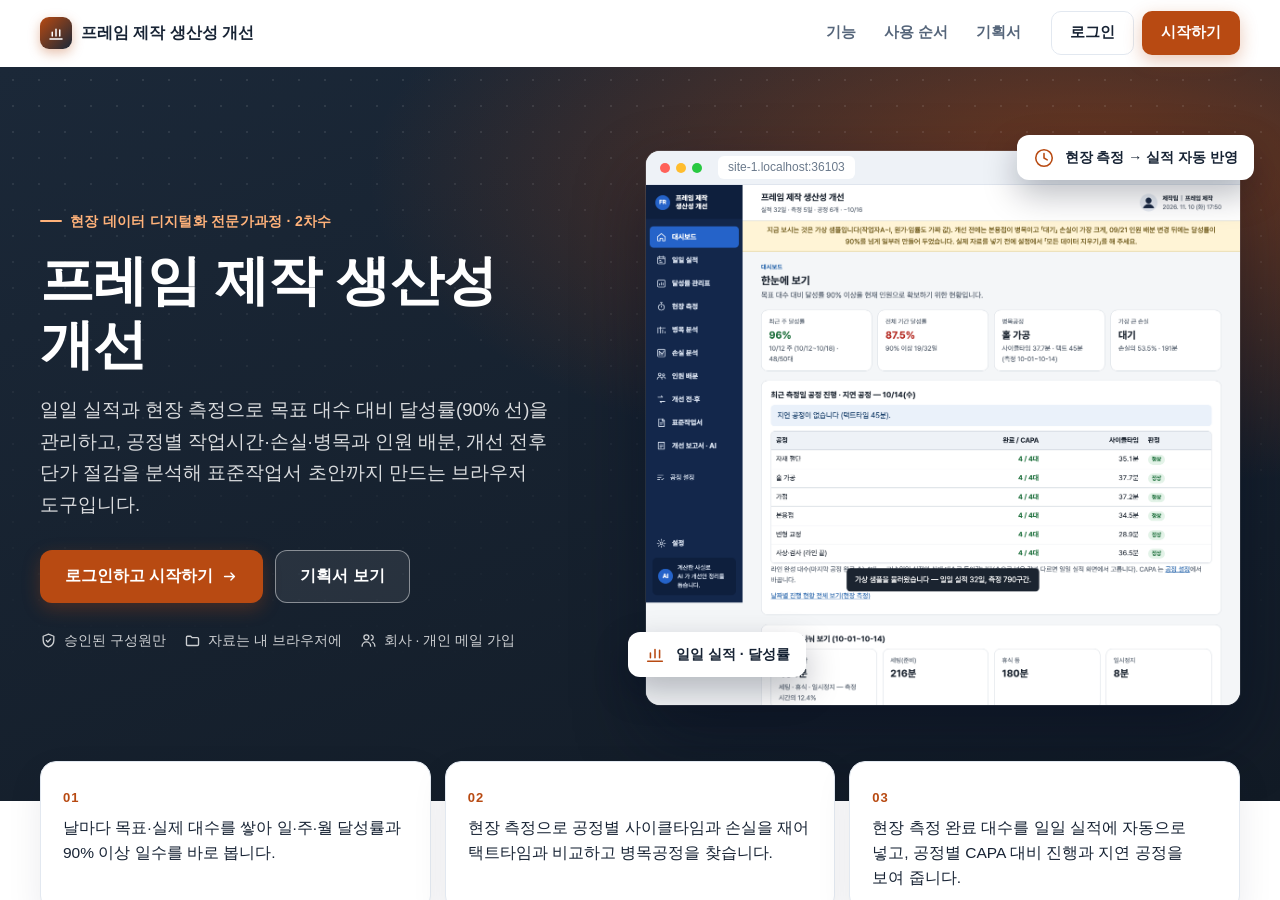
==== commit 6fd64cfc: "로그인 전 화면 홈페이지형 · 회사 색 · 판 2026-11-10.6 Co-Authored-By: Claude Opus 5.5 <noreply@anthropic.com>" ====
--- a/index.html
+++ b/index.html
@@ -16,10 +16,10 @@
        v3: location.reload() 대신 질의 붙은 주소로 — reload 가 Fastly 에 남은 옛 판을 다시 받아 멈추던 것(10-21 build-data 강의안).
        탭 전환·포커스로는 옮기지 않는다(입력 유실). ETag 는 Cloudflare 가 지워서 쓸 수 없다. 원본: dreamit-1000/scripts/fresh-guard/guard.html -->
   <script>(function(){try{var L=location,P='_fg',h=window.history,q=L.search;if(/[?&]_fg=/.test(q)&&h&&h.replaceState){q=q.replace(/([?&])_fg=[^&]*&?/,'$1').replace(/[?&]$/,'');h.replaceState(h.state,'',L.pathname+q+L.hash);}var d=Date.parse(document.lastModified),u=L.pathname+L.search,k='__fresh_guard',t=0;if(!d||!window.fetch||!window.sessionStorage)return;var g=function(s,v){return s+(s.indexOf('?')<0?'?':'&')+P+'='+v;};var c=function(){var n=Date.now();if(n-t<15000)return;t=n;fetch(g(u,n),{method:'HEAD',cache:'no-store'}).then(function(r){var lm=r.headers.get('last-modified'),f=lm&&Date.parse(lm);if(!f||f<=d+1000)return;if(sessionStorage.getItem(k)===lm)return;sessionStorage.setItem(k,lm);L.replace(g(L.pathname+L.search,f)+L.hash);})['catch'](function(){});};c();var p=h&&h.pushState;if(p)h.pushState=function(){var x=p.apply(this,arguments);c();return x;};addEventListener('hashchange',c);addEventListener('popstate',c);}catch(e){}})();</script>
-  <link rel="stylesheet" href="css/style.css?v=2026-11-10.5">
+  <link rel="stylesheet" href="css/style.css?v=2026-11-10.6">
   <!-- auth-kit: 로그인 전에는 도구 화면을 감춘다(js/auth.js 가 판정 뒤 푼다) -->
   <script>document.documentElement.classList.add('auth-lock')</script>
-  <link rel="stylesheet" href="css/auth.css?v=2026-11-10.5">
+  <link rel="stylesheet" href="css/auth.css?v=2026-11-10.6">
   <!-- /auth-kit -->
 </head>
 <body>
@@ -69,18 +69,18 @@
   <div id="toast" class="toast" role="status" aria-live="polite" hidden></div>
 
   <!-- 로컬 파일(file://)로 열어도 돌도록 module 이 아닌 일반 스크립트로 불러옵니다 -->
-  <script src="vendor/xlsx.full.min.js?v=2026-11-10.5"></script>
-  <script src="js/logic.js?v=2026-11-10.5"></script>
-  <script src="js/sample-data.js?v=2026-11-10.5"></script>
-  <script src="js/store.js?v=2026-11-10.5"></script>
-  <script src="js/charts.js?v=2026-11-10.5"></script>
-  <script src="js/ai-endpoint.js?v=2026-11-10.5"></script>
-  <script src="js/ai-panel.js?v=2026-11-10.5"></script>
-  <script src="js/app.js?v=2026-11-10.5"></script>
+  <script src="vendor/xlsx.full.min.js?v=2026-11-10.6"></script>
+  <script src="js/logic.js?v=2026-11-10.6"></script>
+  <script src="js/sample-data.js?v=2026-11-10.6"></script>
+  <script src="js/store.js?v=2026-11-10.6"></script>
+  <script src="js/charts.js?v=2026-11-10.6"></script>
+  <script src="js/ai-endpoint.js?v=2026-11-10.6"></script>
+  <script src="js/ai-panel.js?v=2026-11-10.6"></script>
+  <script src="js/app.js?v=2026-11-10.6"></script>
   <!-- auth-kit: 로그인 · 사용 신청 · 승인(정본 data10-00/kit/auth) -->
-  <script src="vendor/supabase.js?v=2026-11-10.5"></script>
-  <script src="js/auth-config.js?v=2026-11-10.5"></script>
-  <script src="js/auth.js?v=2026-11-10.5"></script>
+  <script src="vendor/supabase.js?v=2026-11-10.6"></script>
+  <script src="js/auth-config.js?v=2026-11-10.6"></script>
+  <script src="js/auth.js?v=2026-11-10.6"></script>
   <!-- /auth-kit -->
 </body>
 </html>
--- a/css/auth.css
+++ b/css/auth.css
@@ -216,3 +216,170 @@
   .ag *, .ag-modal * { transition: none !important; animation: none !important; }
   .ag-ring { opacity: .6; }
 }
+
+/* ═════════ 홈페이지 모드(로그인 전) — hp-* ═════════
+   색은 과제마다 --ag-navy · --ag-navy-2 · --ag-brand · --ag-brand-d · --ag-accent 로 바뀐다(plan.json landing.colors). */
+.ag.ag-home { background: #fff; color: var(--ag-ink); scroll-behavior: smooth; }
+@media (min-width: 960px) { .ag.ag-home { background: #fff; } }
+.ag-home.hp-modal-open { overflow: hidden; }
+.hp { --hp-pad: var(--ag-pad); --hp-max: 1200px; --hp-soft: #f4f7fb; --hp-line: #e2e8f0; font-size: 16px; }
+.hp-in { max-width: calc(var(--hp-max) + 2 * var(--hp-pad)); margin: 0 auto; padding: 0 var(--hp-pad); }
+.hp a { color: inherit; }
+.hp h1, .hp h2, .hp h3 { margin: 0; letter-spacing: -0.01em; }
+.hp-ic { width: 24px; height: 24px; fill: none; stroke: currentColor; stroke-width: 1.7; stroke-linecap: round; stroke-linejoin: round; flex: none; }
+.hp-ic-s { width: 17px; height: 17px; fill: none; stroke: currentColor; stroke-width: 1.9; stroke-linecap: round; stroke-linejoin: round; flex: none; }
+
+/* 머리글 */
+.hp-nav { position: sticky; top: 0; z-index: 30; background: rgba(255, 255, 255, .92); backdrop-filter: saturate(1.4) blur(10px); border-bottom: 1px solid transparent; transition: border-color .2s, box-shadow .2s; }
+.hp-nav.is-scrolled { border-bottom-color: var(--hp-line); box-shadow: 0 6px 20px rgba(15, 30, 55, .06); }
+.hp-nav-in { display: flex; align-items: center; gap: 18px; min-height: 66px; }
+.hp-brand { display: flex; align-items: center; gap: 12px; text-decoration: none; min-width: 0; flex: 1 1 auto; }
+.hp-logo { height: 30px; width: auto; display: block; }
+.hp-wordmark { display: inline-flex; flex-direction: column; line-height: 1.05; font-weight: 800; font-size: 18px; color: var(--ag-navy); white-space: nowrap; }
+.hp-wordmark small { font-size: 10.5px; font-weight: 700; letter-spacing: .14em; color: var(--ag-sub); margin-top: 3px; }
+.hp-div { width: 1px; height: 26px; background: var(--hp-line); flex: none; }
+.hp-tool { display: inline-flex; align-items: center; gap: 9px; min-width: 0; }
+.hp-mark { display: inline-grid; place-items: center; width: 32px; height: 32px; border-radius: 9px; flex: none;
+  background: linear-gradient(135deg, var(--ag-brand), var(--ag-navy)); color: #fff; box-shadow: 0 4px 12px color-mix(in srgb, var(--ag-brand) 35%, transparent); }
+.hp-mark-ic { width: 18px; height: 18px; fill: none; stroke: currentColor; stroke-width: 2; stroke-linecap: round; stroke-linejoin: round; }
+.hp-tool-t { font-weight: 700; font-size: 15.5px; color: var(--ag-ink); white-space: nowrap; overflow: hidden; text-overflow: ellipsis; }
+.hp-links { display: none; gap: 4px; }
+.hp-links a { text-decoration: none; color: var(--ag-sub); font-weight: 600; font-size: 14.5px; padding: 8px 12px; border-radius: 8px; }
+.hp-links a:hover { color: var(--ag-ink); background: var(--hp-soft); }
+.hp-acts { display: flex; gap: 8px; flex: none; }
+@media (min-width: 1024px) { .hp-links { display: flex; } }
+@media (max-width: 639px) { .hp-wordmark small, .hp-div, .hp-tool-t { display: none; } .hp-acts .hp-ghost { display: none; } }
+
+/* 단추 */
+.hp-btn { font: inherit; font-weight: 700; font-size: 14.5px; display: inline-flex; align-items: center; justify-content: center; gap: 8px;
+  min-height: 42px; padding: 9px 18px; border-radius: 10px; border: 1px solid transparent; cursor: pointer; text-decoration: none; white-space: nowrap; transition: background-color .2s, border-color .2s, transform .15s, box-shadow .2s; }
+.hp-btn:focus-visible { outline: 3px solid color-mix(in srgb, var(--ag-brand) 45%, transparent); outline-offset: 2px; }
+.hp-lg { min-height: 50px; padding: 12px 24px; font-size: 16px; border-radius: 12px; }
+.hp-primary { background: var(--ag-brand); color: #fff; box-shadow: 0 6px 18px color-mix(in srgb, var(--ag-brand) 30%, transparent); }
+.hp-primary:hover { background: var(--ag-brand-d); transform: translateY(-1px); }
+.hp-ghost { background: transparent; color: var(--ag-ink); border-color: var(--hp-line); }
+.hp-ghost:hover { border-color: var(--ag-brand); color: var(--ag-brand-d); }
+.hp-line { background: rgba(255, 255, 255, .08); color: #fff; border-color: rgba(255, 255, 255, .45); }
+.hp-line:hover { background: rgba(255, 255, 255, .16); }
+
+/* 히어로 */
+.hp-hero { position: relative; overflow: hidden; color: #fff;
+  background: radial-gradient(1200px 520px at 85% 15%, color-mix(in srgb, var(--ag-brand) 55%, transparent), transparent 60%),
+              linear-gradient(160deg, var(--ag-navy) 0%, var(--ag-navy-2) 100%); }
+.hp-hero::after { content: ''; position: absolute; inset: 0; pointer-events: none; opacity: .18;
+  background-image: radial-gradient(rgba(255, 255, 255, .55) 1px, transparent 1.2px); background-size: 26px 26px;
+  -webkit-mask-image: linear-gradient(180deg, #000 0%, transparent 85%); mask-image: linear-gradient(180deg, #000 0%, transparent 85%); }
+.hp-cover { background: linear-gradient(100deg, color-mix(in srgb, var(--ag-navy-2) 95%, transparent) 0%, color-mix(in srgb, var(--ag-navy) 86%, transparent) 50%, color-mix(in srgb, var(--ag-navy) 55%, transparent) 100%), var(--hp-photo) center / cover no-repeat, var(--ag-navy-2); }
+.hp-hero-in { position: relative; z-index: 1; display: grid; grid-template-columns: minmax(0, 1fr); gap: 40px; padding-top: 56px; padding-bottom: 64px; align-items: center; }
+@media (min-width: 1024px) { .hp-hero-in { grid-template-columns: minmax(0, 1fr) minmax(0, 1.08fr); gap: 56px; padding-top: 84px; padding-bottom: 96px; min-height: min(78vh, 760px); } }
+.hp-eyebrow { display: inline-flex; align-items: center; gap: 8px; margin: 0 0 16px; font-size: 14px; font-weight: 700; letter-spacing: .02em; color: var(--ag-accent); }
+.hp-eyebrow::before { content: ''; width: 22px; height: 2px; background: currentColor; border-radius: 2px; }
+.hp-hero h1 { font-size: clamp(30px, 4.6vw, 54px); line-height: 1.18; font-weight: 800; color: #fff; }
+.hp-lead { margin: 18px 0 0; font-size: clamp(16px, 1.5vw, 18.5px); line-height: 1.7; color: rgba(255, 255, 255, .84); max-width: 640px; }
+.hp-cta-row { display: flex; flex-wrap: wrap; gap: 12px; margin-top: 30px; }
+.hp-trust-chips { list-style: none; padding: 0; margin: 26px 0 0; display: flex; flex-wrap: wrap; gap: 8px 18px; }
+.hp-trust-chips li { display: inline-flex; align-items: center; gap: 7px; font-size: 14px; color: rgba(255, 255, 255, .78); }
+.hp-hero-vis { position: relative; }
+.hp-frame { margin: 0; border-radius: 14px; overflow: hidden; background: #fff; box-shadow: 0 30px 70px rgba(5, 12, 30, .45), 0 0 0 1px rgba(255, 255, 255, .12); }
+.hp-frame-bar { display: flex; align-items: center; gap: 6px; height: 34px; padding: 0 14px; background: #eef2f7; border-bottom: 1px solid #dfe5ee; }
+.hp-frame-bar i { width: 10px; height: 10px; border-radius: 50%; background: #cfd7e2; }
+.hp-frame-bar i:nth-child(1) { background: #ff6159; } .hp-frame-bar i:nth-child(2) { background: #ffbd2e; } .hp-frame-bar i:nth-child(3) { background: #28c941; }
+.hp-frame-bar span { margin-left: 10px; font-size: 12px; color: #6b7a8c; background: #fff; border-radius: 6px; padding: 2px 10px; overflow: hidden; text-overflow: ellipsis; white-space: nowrap; }
+.hp-frame img { display: block; width: 100%; height: auto; max-height: 520px; object-fit: cover; object-position: top left; }
+.hp-photo { margin: 0; border-radius: 18px; overflow: hidden; box-shadow: 0 30px 70px rgba(5, 12, 30, .45), 0 0 0 1px rgba(255, 255, 255, .12); aspect-ratio: 16 / 10; }
+.hp-photo img { width: 100%; height: 100%; object-fit: cover; display: block; }
+.hp-art { color: color-mix(in srgb, var(--ag-accent) 70%, #fff); opacity: .9; }
+.hp-art .ag-art { position: static; width: 100%; opacity: 1; }
+.hp-float { position: absolute; display: flex; align-items: center; gap: 10px; padding: 11px 16px; border-radius: 12px; background: #fff; color: var(--ag-ink);
+  font-weight: 700; font-size: 14px; box-shadow: 0 14px 34px rgba(5, 12, 30, .28); max-width: 260px; }
+.hp-float .hp-ic { color: var(--ag-brand); width: 22px; height: 22px; }
+.hp-float-1 { left: -18px; bottom: 28px; } .hp-float-2 { right: -14px; top: -16px; }
+@media (max-width: 1023px) { .hp-float { display: none; } }
+
+/* 배너(완성 그림) */
+.hp-banner { background: var(--ag-navy-2); }
+.hp-banner-btn { display: block; width: 100%; padding: 0; border: 0; background: none; cursor: pointer; }
+.hp-banner img { display: block; width: 100%; max-width: 1680px; margin: 0 auto; height: auto; max-height: 78vh; object-fit: contain; }
+.hp-intro { background: linear-gradient(160deg, var(--ag-navy) 0%, var(--ag-navy-2) 100%); color: #fff; }
+.hp-intro-in { display: flex; flex-wrap: wrap; align-items: center; justify-content: space-between; gap: 18px 40px; padding-top: 34px; padding-bottom: 80px; }   /* 아래 목표 카드가 40px 겹쳐 올라오므로 여백을 넉넉히 */
+.hp-intro .hp-cta-row { margin-top: 0; }
+.hp-h1s { font-size: clamp(22px, 2.6vw, 30px); line-height: 1.3; font-weight: 800; color: #fff; }
+.hp-intro .hp-lead { margin-top: 8px; font-size: 16px; }
+
+/* 섹션 */
+.hp-sec { padding: 72px 0; }
+@media (min-width: 1024px) { .hp-sec { padding: 96px 0; } }
+.hp-alt { background: var(--hp-soft); }
+.hp-head { max-width: 720px; margin: 0 0 40px; }
+.hp-kicker { margin: 0 0 10px; font-size: 13.5px; font-weight: 800; letter-spacing: .12em; color: var(--ag-brand); }
+.hp-head h2 { font-size: clamp(25px, 3vw, 36px); line-height: 1.25; font-weight: 800; color: var(--ag-ink); }
+.hp-goals { padding: 0; margin-top: -40px; position: relative; z-index: 2; }
+.hp-goal-grid { display: grid; grid-template-columns: minmax(0, 1fr); gap: 14px; }
+@media (min-width: 768px) { .hp-goal-grid { grid-template-columns: repeat(3, minmax(0, 1fr)); } }
+.hp-goal { background: #fff; border: 1px solid var(--hp-line); border-radius: 16px; padding: 22px 22px 20px; box-shadow: 0 14px 36px rgba(15, 30, 55, .08); }
+.hp-goal-n { display: inline-block; font-weight: 800; font-size: 13px; color: var(--ag-brand); letter-spacing: .08em; margin-bottom: 8px; }
+.hp-goal p { margin: 0; font-size: 15.5px; line-height: 1.6; color: var(--ag-ink); }
+.hp-feat-grid { display: grid; grid-template-columns: minmax(0, 1fr); gap: 16px; }
+@media (min-width: 640px) { .hp-feat-grid { grid-template-columns: repeat(2, minmax(0, 1fr)); } }
+@media (min-width: 1024px) { .hp-feat-grid { grid-template-columns: repeat(3, minmax(0, 1fr)); gap: 20px; } }
+.hp-feat { border: 1px solid var(--hp-line); border-radius: 16px; padding: 26px 24px; background: #fff; transition: border-color .2s, box-shadow .2s, transform .2s; }
+.hp-feat:hover { border-color: color-mix(in srgb, var(--ag-brand) 40%, var(--hp-line)); box-shadow: 0 16px 34px rgba(15, 30, 55, .08); transform: translateY(-2px); }
+.hp-feat-ic { display: inline-grid; place-items: center; width: 46px; height: 46px; border-radius: 12px; margin-bottom: 16px;
+  background: color-mix(in srgb, var(--ag-brand) 11%, #fff); color: var(--ag-brand); }
+.hp-feat h3 { font-size: 18px; font-weight: 800; color: var(--ag-ink); margin-bottom: 8px; }
+.hp-feat p { margin: 0; font-size: 15px; line-height: 1.65; color: var(--ag-sub); }
+.hp-steps { list-style: none; margin: 0; padding: 0; display: grid; grid-template-columns: minmax(0, 1fr); gap: 14px; counter-reset: st; }
+@media (min-width: 768px) { .hp-steps { grid-template-columns: repeat(auto-fit, minmax(170px, 1fr)); } }
+.hp-step { position: relative; background: #fff; border: 1px solid var(--hp-line); border-radius: 16px; padding: 22px 20px; transition: border-color .35s, box-shadow .35s; }
+.hp-step.is-on { border-color: var(--ag-brand); box-shadow: 0 0 0 3px color-mix(in srgb, var(--ag-brand) 16%, transparent); }
+.hp-step-n { display: inline-grid; place-items: center; width: 34px; height: 34px; border-radius: 50%; background: var(--ag-navy); color: #fff; font-weight: 800; margin-bottom: 14px; }
+.hp-step.is-on .hp-step-n { background: var(--ag-brand); }
+.hp-step h3 { font-size: 16.5px; font-weight: 800; color: var(--ag-ink); margin-bottom: 6px; }
+.hp-step p { margin: 0; font-size: 14.5px; line-height: 1.6; color: var(--ag-sub); }
+.hp-screen .hp-frame { box-shadow: 0 30px 70px rgba(15, 30, 55, .16), 0 0 0 1px var(--hp-line); }
+.hp-screen .hp-frame img { max-height: none; }
+.hp-cap { margin: 12px 0 0; text-align: center; font-size: 13.5px; color: var(--ag-sub); }
+.hp-trust { display: grid; grid-template-columns: minmax(0, 1fr); gap: 16px; }
+@media (min-width: 768px) { .hp-trust { grid-template-columns: repeat(3, minmax(0, 1fr)); } }
+.hp-tr { background: #fff; border-radius: 16px; padding: 26px 24px; border: 1px solid var(--hp-line); }
+.hp-tr > .hp-ic { color: var(--ag-brand); width: 30px; height: 30px; margin-bottom: 14px; }
+.hp-tr h3 { font-size: 17.5px; font-weight: 800; color: var(--ag-ink); margin-bottom: 8px; }
+.hp-tr p { margin: 0; font-size: 15px; line-height: 1.65; color: var(--ag-sub); }
+.hp-band { background: linear-gradient(120deg, var(--ag-navy) 0%, var(--ag-brand) 100%); color: #fff; }
+.hp-band-in { display: flex; flex-wrap: wrap; align-items: center; justify-content: space-between; gap: 18px 40px; padding-top: 56px; padding-bottom: 56px; }
+.hp-band h2 { font-size: clamp(22px, 2.6vw, 30px); font-weight: 800; color: #fff; }
+.hp-band p { margin: 8px 0 0; color: rgba(255, 255, 255, .82); }
+.hp-band .hp-cta-row { margin-top: 0; }
+.hp-onband { background: #fff; color: var(--ag-navy); }
+.hp-onband:hover { transform: translateY(-1px); }
+.hp-line-band { background: transparent; color: #fff; border-color: rgba(255, 255, 255, .6); }
+.hp-foot { background: var(--ag-navy-2); color: rgba(255, 255, 255, .72); font-size: 14px; }
+.hp-foot-in { padding-top: 34px; padding-bottom: 38px; display: grid; gap: 6px; }
+.hp-foot-brand { display: flex; flex-wrap: wrap; gap: 6px 12px; align-items: baseline; color: #fff; }
+.hp-foot-brand b { font-size: 16px; }
+.hp-foot p { margin: 0; } .hp-foot a { color: #fff; }
+.hp-foot-s { font-size: 13px; color: rgba(255, 255, 255, .55); }
+
+/* 로그인 창 */
+.hp-modal { position: fixed; inset: 0; z-index: 60; background: rgba(8, 16, 32, .55); backdrop-filter: blur(3px); display: flex; align-items: center; justify-content: center; padding: 18px; overflow-y: auto; }
+.hp-modal[hidden] { display: none; }
+.hp-dialog { position: relative; width: 100%; max-width: 440px; margin: auto; }
+.hp-dialog .ag-card { margin: 0; max-width: none; box-shadow: 0 30px 80px rgba(5, 12, 30, .35); }
+.hp-x { position: absolute; top: 10px; right: 12px; z-index: 2; border: 0; background: none; font-size: 26px; line-height: 1; color: var(--ag-sub); cursor: pointer; padding: 6px 8px; border-radius: 8px; }
+.hp-x:hover { background: var(--hp-soft, #f1f4f8); color: var(--ag-ink); }
+.hp-dialog .ag-tabs { margin-right: 34px; }
+
+/* 밝은 테마(light) — 히어로를 크림 · 남색으로 */
+.ag-light .hp-hero { background: radial-gradient(1000px 480px at 85% 10%, color-mix(in srgb, var(--ag-accent) 12%, transparent), transparent 60%), var(--ag-bg); color: var(--ag-ink); }
+.ag-light .hp-hero::after { opacity: .5; background-image: radial-gradient(color-mix(in srgb, var(--ag-navy) 18%, transparent) 1px, transparent 1.2px); }
+.ag-light .hp-hero h1 { color: var(--ag-navy); }
+.ag-light .hp-lead, .ag-light .hp-trust-chips li { color: var(--ag-sub); }
+.ag-light .hp-line { color: var(--ag-navy); border-color: color-mix(in srgb, var(--ag-navy) 35%, transparent); background: transparent; }
+.ag-light .hp-primary { background: var(--ag-navy); box-shadow: 0 6px 18px color-mix(in srgb, var(--ag-navy) 25%, transparent); }
+.ag-light .hp-primary:hover { background: var(--ag-navy-2); }
+.ag-light .hp-frame, .ag-light .hp-photo { box-shadow: 0 30px 70px rgba(40, 30, 20, .18), 0 0 0 1px var(--hp-line); }
+
+/* 떠오르기 — JS 가 hp-anim 을 붙였을 때만 숨긴다(효과가 꺼져도 내용은 보인다) */
+.hp-anim .hp-rv { opacity: 0; transform: translateY(18px); transition: opacity .7s ease, transform .7s cubic-bezier(.2, .7, .2, 1); }
+.hp-anim .hp-rv.is-in { opacity: 1; transform: none; }
+@media (prefers-reduced-motion: reduce) { .hp-anim .hp-rv { opacity: 1; transform: none; transition: none; } .ag-home { scroll-behavior: auto; } }
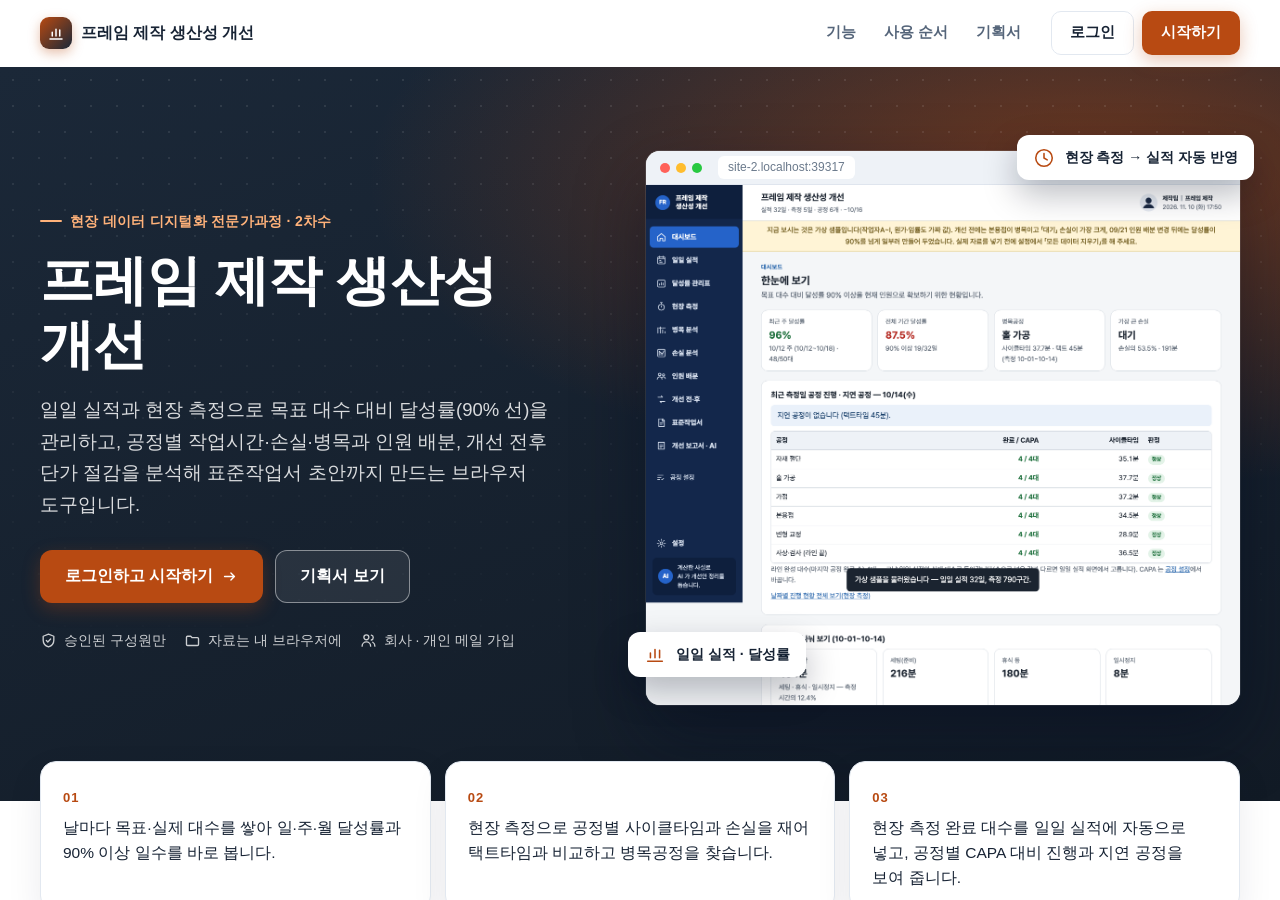
==== commit 7901dd72: "도구 화면 틀 · 사용 방법 · 내 정보 · 관리 페이지 · 판 2026-11-10.7 Co-Authored-By: Claude Opus 5.5 <noreply@anthropic." ====
--- a/index.html
+++ b/index.html
@@ -16,10 +16,10 @@
        v3: location.reload() 대신 질의 붙은 주소로 — reload 가 Fastly 에 남은 옛 판을 다시 받아 멈추던 것(10-21 build-data 강의안).
        탭 전환·포커스로는 옮기지 않는다(입력 유실). ETag 는 Cloudflare 가 지워서 쓸 수 없다. 원본: dreamit-1000/scripts/fresh-guard/guard.html -->
   <script>(function(){try{var L=location,P='_fg',h=window.history,q=L.search;if(/[?&]_fg=/.test(q)&&h&&h.replaceState){q=q.replace(/([?&])_fg=[^&]*&?/,'$1').replace(/[?&]$/,'');h.replaceState(h.state,'',L.pathname+q+L.hash);}var d=Date.parse(document.lastModified),u=L.pathname+L.search,k='__fresh_guard',t=0;if(!d||!window.fetch||!window.sessionStorage)return;var g=function(s,v){return s+(s.indexOf('?')<0?'?':'&')+P+'='+v;};var c=function(){var n=Date.now();if(n-t<15000)return;t=n;fetch(g(u,n),{method:'HEAD',cache:'no-store'}).then(function(r){var lm=r.headers.get('last-modified'),f=lm&&Date.parse(lm);if(!f||f<=d+1000)return;if(sessionStorage.getItem(k)===lm)return;sessionStorage.setItem(k,lm);L.replace(g(L.pathname+L.search,f)+L.hash);})['catch'](function(){});};c();var p=h&&h.pushState;if(p)h.pushState=function(){var x=p.apply(this,arguments);c();return x;};addEventListener('hashchange',c);addEventListener('popstate',c);}catch(e){}})();</script>
-  <link rel="stylesheet" href="css/style.css?v=2026-11-10.6">
+  <link rel="stylesheet" href="css/style.css?v=2026-11-10.7">
   <!-- auth-kit: 로그인 전에는 도구 화면을 감춘다(js/auth.js 가 판정 뒤 푼다) -->
   <script>document.documentElement.classList.add('auth-lock')</script>
-  <link rel="stylesheet" href="css/auth.css?v=2026-11-10.6">
+  <link rel="stylesheet" href="css/auth.css?v=2026-11-10.7">
   <!-- /auth-kit -->
 </head>
 <body>
@@ -69,18 +69,18 @@
   <div id="toast" class="toast" role="status" aria-live="polite" hidden></div>
 
   <!-- 로컬 파일(file://)로 열어도 돌도록 module 이 아닌 일반 스크립트로 불러옵니다 -->
-  <script src="vendor/xlsx.full.min.js?v=2026-11-10.6"></script>
-  <script src="js/logic.js?v=2026-11-10.6"></script>
-  <script src="js/sample-data.js?v=2026-11-10.6"></script>
-  <script src="js/store.js?v=2026-11-10.6"></script>
-  <script src="js/charts.js?v=2026-11-10.6"></script>
-  <script src="js/ai-endpoint.js?v=2026-11-10.6"></script>
-  <script src="js/ai-panel.js?v=2026-11-10.6"></script>
-  <script src="js/app.js?v=2026-11-10.6"></script>
+  <script src="vendor/xlsx.full.min.js?v=2026-11-10.7"></script>
+  <script src="js/logic.js?v=2026-11-10.7"></script>
+  <script src="js/sample-data.js?v=2026-11-10.7"></script>
+  <script src="js/store.js?v=2026-11-10.7"></script>
+  <script src="js/charts.js?v=2026-11-10.7"></script>
+  <script src="js/ai-endpoint.js?v=2026-11-10.7"></script>
+  <script src="js/ai-panel.js?v=2026-11-10.7"></script>
+  <script src="js/app.js?v=2026-11-10.7"></script>
   <!-- auth-kit: 로그인 · 사용 신청 · 승인(정본 data10-00/kit/auth) -->
-  <script src="vendor/supabase.js?v=2026-11-10.6"></script>
-  <script src="js/auth-config.js?v=2026-11-10.6"></script>
-  <script src="js/auth.js?v=2026-11-10.6"></script>
+  <script src="vendor/supabase.js?v=2026-11-10.7"></script>
+  <script src="js/auth-config.js?v=2026-11-10.7"></script>
+  <script src="js/auth.js?v=2026-11-10.7"></script>
   <!-- /auth-kit -->
 </body>
 </html>
--- a/css/auth.css
+++ b/css/auth.css
@@ -383,3 +383,124 @@
 .hp-anim .hp-rv { opacity: 0; transform: translateY(18px); transition: opacity .7s ease, transform .7s cubic-bezier(.2, .7, .2, 1); }
 .hp-anim .hp-rv.is-in { opacity: 1; transform: none; }
 @media (prefers-reduced-motion: reduce) { .hp-anim .hp-rv { opacity: 1; transform: none; transition: none; } .ag-home { scroll-behavior: auto; } }
+
+/* ═════════ 도구 화면 틀(로그인 뒤) — kit-shell ═════════
+   앱 원본 CSS 는 그대로 두고 #nav · .side/.sidebar · .topbar 를 덮는다. 두 갈래:
+   kit-a = .side + #nav a > .no · .t · .s(12개) / kit-b = .sidebar + .side-nav a > svg · span(03 · 07 · 08) */
+.kit-ic { width: 18px; height: 18px; fill: none; stroke: currentColor; stroke-width: 1.8; stroke-linecap: round; stroke-linejoin: round; flex: none; }
+
+/* 왼쪽 메뉴 — 회사 남색 */
+.kit-shell .side, .kit-shell .sidebar { background: linear-gradient(180deg, var(--ag-navy) 0%, var(--ag-navy-2) 100%) !important; color: #e8eef7; }
+.kit-shell #nav { display: flex; flex-direction: column; gap: 2px; }
+.kit-shell #nav a { color: rgba(232, 238, 247, .82) !important; border-radius: 10px; text-decoration: none; transition: background-color .15s, color .15s; }
+.kit-shell #nav a:hover { background: rgba(255, 255, 255, .07) !important; color: #fff !important; }
+.kit-shell #nav a[aria-current="page"] { background: color-mix(in srgb, var(--ag-brand) 70%, transparent) !important; color: #fff !important; box-shadow: inset 3px 0 0 var(--ag-accent); }
+.kit-shell.kit-page-on #nav a[aria-current="page"] { background: transparent !important; box-shadow: none; color: rgba(232, 238, 247, .82) !important; }
+/* kit-a: 번호 배지 · 제목 · 설명(설명은 지금 보는 메뉴에만) */
+.kit-a #nav a { display: grid !important; grid-template-columns: 28px minmax(0, 1fr); column-gap: 11px; align-items: center; padding: 9px 12px !important; min-height: 44px; }
+.kit-a #nav a .no { grid-row: 1 / span 2; width: 28px; height: 28px; border-radius: 8px; display: grid !important; place-items: center; font-size: 12px; font-weight: 800;
+  background: rgba(255, 255, 255, .09); color: #fff !important; margin: 0 !important; }
+.kit-a #nav a .t { font-size: 14.5px !important; font-weight: 700 !important; line-height: 1.3; color: inherit !important; }
+.kit-a #nav a .s { display: none !important; font-size: 12px !important; line-height: 1.4; color: rgba(232, 238, 247, .68) !important; margin-top: 2px; }
+.kit-a #nav a[aria-current="page"] .s { display: block !important; color: rgba(255, 255, 255, .8) !important; }
+.kit-a #nav a[aria-current="page"] .no { background: var(--ag-accent); color: var(--ag-navy-2) !important; }
+.kit-a.kit-page-on #nav a[aria-current="page"] .s { display: none !important; }
+.kit-a.kit-page-on #nav a[aria-current="page"] .no { background: rgba(255, 255, 255, .09); color: #fff !important; }
+/* kit-b: 아이콘 · 제목 */
+.kit-b #nav a { display: flex !important; align-items: center; gap: 11px; padding: 10px 12px !important; min-height: 42px; font-size: 14.5px; font-weight: 600; }
+.kit-b #nav a svg { width: 19px; height: 19px; opacity: .9; }
+
+/* 「도움 · 관리」 묶음 */
+.kit-nav { display: flex; flex-direction: column; gap: 2px; margin-top: 14px; padding-top: 12px; border-top: 1px solid rgba(255, 255, 255, .1); }
+.kit-nav-t { margin: 0 0 4px; padding: 0 12px; font-size: 11.5px; font-weight: 700; letter-spacing: .1em; color: rgba(232, 238, 247, .5); }
+.kit-nav a { display: flex; align-items: center; gap: 11px; padding: 9px 12px; min-height: 40px; border-radius: 10px; color: rgba(232, 238, 247, .82); text-decoration: none; font-size: 14px; font-weight: 600; }
+.kit-nav a:hover { background: rgba(255, 255, 255, .07); color: #fff; }
+.kit-nav a[aria-current="page"] { background: color-mix(in srgb, var(--ag-brand) 70%, transparent); color: #fff; box-shadow: inset 3px 0 0 var(--ag-accent); }
+.kit-nav .auth-chip-n { margin-left: auto; }
+
+/* 위쪽 줄 — 사용 방법 · 관리 · 사용자 메뉴 */
+.kit-shell .topbar { gap: 12px; }
+.kit-shell .top-user { display: none !important; }   /* 앱에 박혀 있던 고정 사용자 표시 → 실제 로그인 사용자로 대신 */
+.kit-shell .auth-chip { gap: 4px; margin-left: auto; }
+.auth-chip-link { display: inline-flex; align-items: center; gap: 6px; padding: 7px 11px; border-radius: 9px; color: var(--ag-sub); text-decoration: none; font-size: 14px; font-weight: 600; white-space: nowrap; }
+.auth-chip-link:hover { background: #eef2f7; color: var(--ag-ink); }
+.auth-chip-link[aria-current="page"] { color: var(--ag-brand-d); background: color-mix(in srgb, var(--ag-brand) 10%, #fff); }
+.auth-user { position: relative; margin-left: 4px; }
+.auth-user-btn { display: inline-flex; align-items: center; gap: 9px; padding: 4px 8px 4px 4px; border: 1px solid #e2e8f0; border-radius: 999px; background: #fff; cursor: pointer; font: inherit; color: var(--ag-ink); }
+.auth-user-btn:hover { border-color: var(--ag-brand); }
+.auth-av { display: inline-grid; place-items: center; width: 32px; height: 32px; border-radius: 50%; background: linear-gradient(135deg, var(--ag-brand), var(--ag-navy)); color: #fff; font-size: 12.5px; font-weight: 800; flex: none; }
+.auth-user-t { display: flex; flex-direction: column; line-height: 1.2; text-align: left; max-width: 11em; }
+.auth-user-t b { font-size: 13.5px; overflow: hidden; text-overflow: ellipsis; white-space: nowrap; }
+.auth-user-t small { font-size: 11.5px; color: var(--ag-sub); overflow: hidden; text-overflow: ellipsis; white-space: nowrap; }
+.auth-caret { width: 16px; height: 16px; fill: none; stroke: currentColor; stroke-width: 2; color: var(--ag-sub); }
+.auth-menu { position: absolute; right: 0; top: calc(100% + 8px); z-index: 1600; min-width: 230px; background: #fff; border: 1px solid #e2e8f0; border-radius: 12px; padding: 6px; box-shadow: 0 18px 44px rgba(15, 30, 55, .16); }
+.auth-menu[hidden] { display: none; }
+.auth-menu-h { margin: 4px 10px 6px; font-size: 12.5px; color: var(--ag-sub); overflow: hidden; text-overflow: ellipsis; white-space: nowrap; }
+.auth-menu a, .auth-menu button { display: flex; align-items: center; gap: 10px; width: 100%; padding: 9px 10px; border: 0; background: none; border-radius: 8px; font: inherit; font-size: 14px; color: var(--ag-ink); text-decoration: none; cursor: pointer; text-align: left; }
+.auth-menu a:hover, .auth-menu button:hover { background: #f1f5f9; }
+.auth-menu .kit-ic { color: var(--ag-sub); }
+@media (max-width: 899px) { .auth-chip-link span, .auth-user-t, .auth-caret { display: none; } .auth-chip-link { padding: 7px; } .auth-user-btn { padding: 2px; } }
+
+/* 키트 페이지(사용 방법 · 내 정보 · 관리) */
+.kit-page[hidden] { display: none !important; }
+.kp { max-width: 1100px; color: var(--ag-ink); }
+.kp-head { margin: 4px 0 22px; }
+.kp-kicker { margin: 0 0 6px; font-size: 13px; font-weight: 800; letter-spacing: .1em; color: var(--ag-brand); }
+.kp-head h1 { margin: 0; font-size: clamp(22px, 2.6vw, 28px); line-height: 1.3; color: var(--ag-ink); }
+.kp-sub { margin: 8px 0 0; color: var(--ag-sub); font-size: 15px; max-width: 760px; }
+.kp-toc { display: flex; flex-wrap: wrap; gap: 6px; margin: 0 0 18px; align-items: center; }
+.kp-toc a { padding: 6px 12px; border-radius: 999px; background: #fff; border: 1px solid #e2e8f0; color: var(--ag-ink); text-decoration: none; font-size: 13.5px; font-weight: 600; }
+.kp-toc a:hover { border-color: var(--ag-brand); color: var(--ag-brand-d); }
+.kp-toc .kp-btn { margin-left: auto; }
+.kp-card { background: #fff; border: 1px solid #e2e8f0; border-radius: 14px; padding: 22px 22px 20px; margin: 0 0 16px; scroll-margin-top: 84px; }
+.kp-card h2 { margin: 0 0 14px; font-size: 18px; color: var(--ag-ink); }
+.kp-flat { padding: 16px; }
+.kp-grid2 { display: grid; grid-template-columns: minmax(0, 1fr); gap: 16px; }
+@media (min-width: 900px) { .kp-grid2 { grid-template-columns: repeat(2, minmax(0, 1fr)); } }
+.kp-list { margin: 0; padding-left: 20px; display: grid; gap: 8px; font-size: 15px; line-height: 1.65; }
+.kp-steps { list-style: none; margin: 0; padding: 0; display: grid; gap: 10px; counter-reset: ks; }
+.kp-steps li { position: relative; padding: 12px 14px 12px 52px; border-radius: 12px; background: #f6f8fb; counter-increment: ks; display: grid; gap: 3px; }
+.kp-steps li::before { content: counter(ks); position: absolute; left: 14px; top: 12px; width: 26px; height: 26px; border-radius: 50%; display: grid; place-items: center; background: var(--ag-navy); color: #fff; font-weight: 800; font-size: 13px; }
+.kp-steps b { font-size: 15.5px; } .kp-steps span { font-size: 14.5px; color: var(--ag-sub); line-height: 1.6; }
+.kp-flow { list-style: none; margin: 0; padding: 0; display: grid; grid-template-columns: minmax(0, 1fr); gap: 10px; }
+@media (min-width: 900px) { .kp-flow { grid-template-columns: repeat(2, minmax(0, 1fr)); } }
+.kp-flow li { display: flex; gap: 12px; padding: 12px 14px; border: 1px solid #e2e8f0; border-radius: 12px; }
+.kp-flow b { font-size: 15.5px; } .kp-flow p { margin: 3px 0 0; font-size: 14.5px; color: var(--ag-sub); line-height: 1.6; }
+.kp-n { display: inline-grid; place-items: center; width: 28px; height: 28px; border-radius: 8px; background: color-mix(in srgb, var(--ag-brand) 12%, #fff); color: var(--ag-brand-d); font-weight: 800; flex: none; }
+.kp-tw { overflow-x: auto; }
+.kp-table { width: 100%; border-collapse: collapse; font-size: 14.5px; }
+.kp-table th, .kp-table td { text-align: left; vertical-align: top; padding: 11px 10px; border-bottom: 1px solid #e8edf3; }
+.kp-table thead th { background: #f4f7fb; font-size: 13px; color: var(--ag-sub); white-space: nowrap; }
+.kp-table tbody th { white-space: nowrap; font-weight: 700; color: var(--ag-ink); }
+.kp-table small { display: block; color: var(--ag-sub); font-size: 12.5px; }
+.kp-note { margin: 10px 0 0; color: var(--ag-sub); font-size: 14px; }
+.kp-foot { color: var(--ag-sub); font-size: 14.5px; } .kp-foot a { color: var(--ag-brand-d); }
+.kp-btn { font: inherit; font-size: 14px; font-weight: 700; display: inline-flex; align-items: center; justify-content: center; gap: 6px; min-height: 40px; padding: 7px 14px; border-radius: 9px; border: 1px solid #d6dee8; background: #fff; color: var(--ag-ink); cursor: pointer; white-space: nowrap; }
+.kp-btn:hover { border-color: var(--ag-brand); }
+.kp-btn:disabled { opacity: .6; cursor: progress; }
+.kp-primary { background: var(--ag-brand); border-color: var(--ag-brand); color: #fff; } .kp-primary:hover { background: var(--ag-brand-d); }
+.kp-ghost { background: transparent; }
+.kp-sm { min-height: 34px; padding: 4px 10px; font-size: 13px; }
+.kp-form { gap: 12px; } .kp-form .kp-btn { justify-self: start; }
+.kp-msg { margin: 6px 0 0 !important; }
+.kp-hr { border: 0; border-top: 1px solid #e8edf3; margin: 18px 0; }
+.kp-dl { display: grid; grid-template-columns: 72px minmax(0, 1fr); gap: 8px 12px; margin: 0 0 16px; font-size: 14.5px; }
+.kp-dl dt { color: var(--ag-sub); } .kp-dl dd { margin: 0; overflow-wrap: anywhere; }
+.kp-st { display: inline-block; padding: 2px 9px; border-radius: 999px; font-size: 12.5px; font-weight: 700; background: #eef2f6; color: var(--ag-sub); white-space: nowrap; }
+.kp-st.is-pending { background: var(--ag-warn-bg); color: var(--ag-warn); } .kp-st.is-active { background: var(--ag-ok-bg); color: var(--ag-ok); }
+.kp-st.is-disabled { background: var(--ag-err-bg); color: var(--ag-err); } .kp-st.is-role { background: color-mix(in srgb, var(--ag-brand) 12%, #fff); color: var(--ag-brand-d); }
+.kp-stats { display: grid; grid-template-columns: repeat(auto-fit, minmax(130px, 1fr)); gap: 10px; margin: 0 0 18px; }
+.kp-stat { display: flex; flex-direction: column; align-items: flex-start; gap: 4px; padding: 14px 16px; border-radius: 12px; border: 1px solid #e2e8f0; background: #fff; font: inherit; cursor: pointer; text-align: left; color: var(--ag-ink); }
+.kp-stat span { font-size: 13px; color: var(--ag-sub); font-weight: 600; } .kp-stat b { font-size: 24px; }
+.kp-stat.is-on { border-color: var(--ag-brand); box-shadow: 0 0 0 3px color-mix(in srgb, var(--ag-brand) 15%, transparent); }
+.kp-tabs { display: flex; gap: 2px; border-bottom: 1px solid #e2e8f0; margin: 0 0 14px; }
+.kp-tabs button { font: inherit; font-size: 14.5px; font-weight: 700; padding: 10px 14px; border: 0; background: none; color: var(--ag-sub); cursor: pointer; border-bottom: 2px solid transparent; margin-bottom: -1px; }
+.kp-tabs button[aria-selected="true"] { color: var(--ag-ink); border-bottom-color: var(--ag-brand); }
+.kp-tools { display: flex; flex-wrap: wrap; gap: 8px; margin: 0 0 12px; }
+.kp-in { font: inherit; font-size: 14px; padding: 7px 10px; border: 1px solid #d6dee8; border-radius: 8px; min-width: 0; width: 100%; margin: 0 0 4px; }
+.kp-search { flex: 1 1 240px; width: auto; margin: 0; min-height: 40px; }
+.kp-who { display: flex; align-items: center; gap: 10px; } .kp-who b { font-size: 14.5px; }
+.kp-acts { display: flex; flex-wrap: wrap; gap: 6px; min-width: 190px; }
+.kp-members tr.is-pending td { background: color-mix(in srgb, var(--ag-warn-bg) 55%, #fff); }
+.kp-chg { display: inline-block; margin: 0 10px 4px 0; font-size: 13.5px; }
+@media print { .kit-shell .side, .kit-shell .sidebar, .kit-shell .topbar, .kp-toc, .kit-nav { display: none !important; } .kp-card { break-inside: avoid; border-color: #ccc; } }
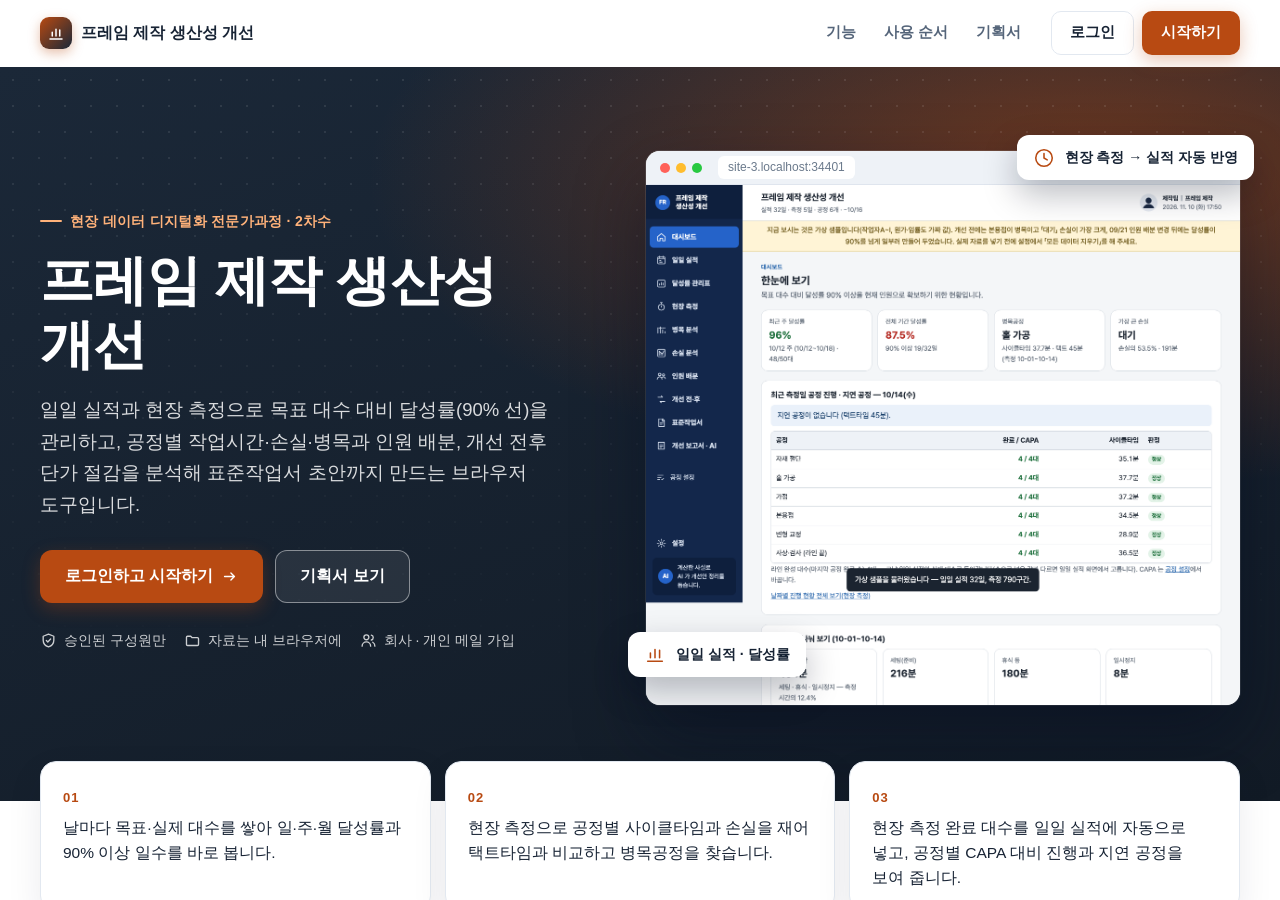
==== commit 4cead9df: "개발 자료 전체 공개 — 개발일지 · 기획서 원문 · 시험 · SQL · 스크립트 · README (수강생 내려받기용) Co-Authored-By: Claude Fable 5.2 " ====
--- a/index.html
+++ b/index.html
@@ -16,10 +16,11 @@
        v3: location.reload() 대신 질의 붙은 주소로 — reload 가 Fastly 에 남은 옛 판을 다시 받아 멈추던 것(10-21 build-data 강의안).
        탭 전환·포커스로는 옮기지 않는다(입력 유실). ETag 는 Cloudflare 가 지워서 쓸 수 없다. 원본: dreamit-1000/scripts/fresh-guard/guard.html -->
   <script>(function(){try{var L=location,P='_fg',h=window.history,q=L.search;if(/[?&]_fg=/.test(q)&&h&&h.replaceState){q=q.replace(/([?&])_fg=[^&]*&?/,'$1').replace(/[?&]$/,'');h.replaceState(h.state,'',L.pathname+q+L.hash);}var d=Date.parse(document.lastModified),u=L.pathname+L.search,k='__fresh_guard',t=0;if(!d||!window.fetch||!window.sessionStorage)return;var g=function(s,v){return s+(s.indexOf('?')<0?'?':'&')+P+'='+v;};var c=function(){var n=Date.now();if(n-t<15000)return;t=n;fetch(g(u,n),{method:'HEAD',cache:'no-store'}).then(function(r){var lm=r.headers.get('last-modified'),f=lm&&Date.parse(lm);if(!f||f<=d+1000)return;if(sessionStorage.getItem(k)===lm)return;sessionStorage.setItem(k,lm);L.replace(g(L.pathname+L.search,f)+L.hash);})['catch'](function(){});};c();var p=h&&h.pushState;if(p)h.pushState=function(){var x=p.apply(this,arguments);c();return x;};addEventListener('hashchange',c);addEventListener('popstate',c);}catch(e){}})();</script>
-  <link rel="stylesheet" href="css/style.css?v=2026-11-10.7">
+  <link rel="stylesheet" href="css/style.css?v=2026-11-11.2">
   <!-- auth-kit: 로그인 전에는 도구 화면을 감춘다(js/auth.js 가 판정 뒤 푼다) -->
   <script>document.documentElement.classList.add('auth-lock')</script>
-  <link rel="stylesheet" href="css/auth.css?v=2026-11-10.7">
+  <link rel="stylesheet" href="css/auth.css?v=2026-11-11.2">
+  <link rel="stylesheet" href="css/board.css?v=2026-11-11.2">
   <!-- /auth-kit -->
 </head>
 <body>
@@ -69,18 +70,19 @@
   <div id="toast" class="toast" role="status" aria-live="polite" hidden></div>
 
   <!-- 로컬 파일(file://)로 열어도 돌도록 module 이 아닌 일반 스크립트로 불러옵니다 -->
-  <script src="vendor/xlsx.full.min.js?v=2026-11-10.7"></script>
-  <script src="js/logic.js?v=2026-11-10.7"></script>
-  <script src="js/sample-data.js?v=2026-11-10.7"></script>
-  <script src="js/store.js?v=2026-11-10.7"></script>
-  <script src="js/charts.js?v=2026-11-10.7"></script>
-  <script src="js/ai-endpoint.js?v=2026-11-10.7"></script>
-  <script src="js/ai-panel.js?v=2026-11-10.7"></script>
-  <script src="js/app.js?v=2026-11-10.7"></script>
+  <script src="vendor/xlsx.full.min.js?v=2026-11-11.2"></script>
+  <script src="js/logic.js?v=2026-11-11.2"></script>
+  <script src="js/sample-data.js?v=2026-11-11.2"></script>
+  <script src="js/store.js?v=2026-11-11.2"></script>
+  <script src="js/charts.js?v=2026-11-11.2"></script>
+  <script src="js/ai-endpoint.js?v=2026-11-11.2"></script>
+  <script src="js/ai-panel.js?v=2026-11-11.2"></script>
+  <script src="js/app.js?v=2026-11-11.2"></script>
   <!-- auth-kit: 로그인 · 사용 신청 · 승인(정본 data10-00/kit/auth) -->
-  <script src="vendor/supabase.js?v=2026-11-10.7"></script>
-  <script src="js/auth-config.js?v=2026-11-10.7"></script>
-  <script src="js/auth.js?v=2026-11-10.7"></script>
+  <script src="vendor/supabase.js?v=2026-11-11.2"></script>
+  <script src="js/auth-config.js?v=2026-11-11.2"></script>
+  <script src="js/board.js?v=2026-11-11.2"></script>
+  <script src="js/auth.js?v=2026-11-11.2"></script>
   <!-- /auth-kit -->
 </body>
 </html>
--- a/css/board.css
+++ b/css/board.css
@@ -0,0 +1,38 @@
+/* data10 게시판 · 새 글 알림 — 정본: data10-00/kit/auth/css/board.css */
+.kit-ext-n { display: inline-grid; place-items: center; min-width: 18px; height: 18px; padding: 0 5px; margin-left: 6px; border-radius: 9px; background: #d92d20; color: #fff; font-size: 11.5px; font-weight: 800; line-height: 1; }
+.kit-ext-n[hidden] { display: none; }
+.kit-nav .kit-ext-n { margin-left: auto; }
+.kb-tools { display: flex; flex-wrap: wrap; gap: 8px; align-items: center; margin: 0 0 14px; }
+.kb-tools .kb-right { margin-left: auto; }
+.kb-danger { color: var(--ag-err); } .kb-danger:hover { border-color: var(--ag-err); }
+.kb-list { list-style: none; margin: 0; padding: 0; }
+.kb-list li + li { border-top: 1px solid #e8edf3; }
+.kb-list a { display: flex; flex-wrap: wrap; align-items: center; gap: 6px 10px; padding: 14px 10px; min-height: 48px; color: var(--ag-ink); text-decoration: none; border-radius: 10px; }
+.kb-list a:hover { background: #f4f7fb; }
+.kb-t { font-size: 16px; font-weight: 700; word-break: keep-all; overflow-wrap: anywhere; }
+.kb-m { margin-left: auto; font-size: 13.5px; color: var(--ag-sub); white-space: nowrap; }
+.kb-c { font-size: 12.5px; font-weight: 700; color: var(--ag-sub); }
+.kb-pin, .kb-new { display: inline-block; padding: 2px 8px; border-radius: 999px; font-size: 12px; font-weight: 800; white-space: nowrap; }
+.kb-pin { background: color-mix(in srgb, var(--ag-brand) 14%, #fff); color: var(--ag-brand-d); margin-right: 6px; }
+.kb-new { background: #fdecea; color: #b3261e; }
+.kb-empty, .kb-dim { color: var(--ag-sub); font-size: 15px; margin: 6px 0; }
+.kb-err { margin: 0 0 12px; padding: 10px 12px; border-radius: 10px; background: var(--ag-err-bg); color: var(--ag-err); font-size: 14.5px; }
+.kb-post h2 { font-size: 20px; line-height: 1.4; margin-bottom: 6px; word-break: keep-all; overflow-wrap: anywhere; }
+.kb-meta { margin: 0 0 12px; font-size: 13.5px; color: var(--ag-sub); }
+.kb-body { font-size: 15.5px; line-height: 1.75; word-break: keep-all; overflow-wrap: anywhere; }
+.kb-coms { list-style: none; margin: 0 0 16px; padding: 0; display: grid; gap: 12px; }
+.kb-coms li { padding: 12px 14px; border-radius: 12px; background: #f6f8fb; }
+.kb-coms .kb-meta { margin-bottom: 4px; }
+.kb-link { font: inherit; font-size: 13px; border: 0; background: none; color: var(--ag-sub); text-decoration: underline; cursor: pointer; padding: 0 4px; }
+.kb-form textarea, .kb-cform textarea, .kb-form select { font: inherit; font-size: 16px; font-weight: 400; padding: 10px 12px; border: 1px solid var(--ag-line); border-radius: 9px; background: #fff; color: var(--ag-ink); width: 100%; box-sizing: border-box; }
+.kb-form textarea, .kb-cform textarea { resize: vertical; line-height: 1.65; }
+.kb-form textarea:focus, .kb-cform textarea:focus, .kb-form select:focus { outline: 2px solid var(--ag-brand); outline-offset: 1px; border-color: var(--ag-brand); }
+.kb-form .kb-chk { display: flex; align-items: center; gap: 8px; font-weight: 600; }
+.kb-form .kb-chk input { width: 18px; height: 18px; padding: 0; }
+.kb code, .kb-form code { padding: 1px 6px; border-radius: 6px; background: #eef2f6; font-size: .92em; }
+.kb-toast { position: fixed; right: 18px; bottom: 18px; z-index: 9000; display: flex; align-items: center; gap: 12px; max-width: min(360px, calc(100vw - 36px)); padding: 13px 16px; border: 0; border-radius: 14px; background: var(--ag-navy, #172334); color: #fff; font: inherit; text-align: left; cursor: pointer; box-shadow: 0 14px 34px rgba(15, 30, 55, .28); }
+.kb-toast span { display: grid; gap: 2px; min-width: 0; }
+.kb-toast b { font-size: 14.5px; }
+.kb-toast small { font-size: 13.5px; opacity: .85; overflow: hidden; text-overflow: ellipsis; white-space: nowrap; }
+@media (max-width: 639px) { .kb-m { margin-left: 0; width: 100%; } }
+@media print { .kb-toast, .kb-tools { display: none !important; } }
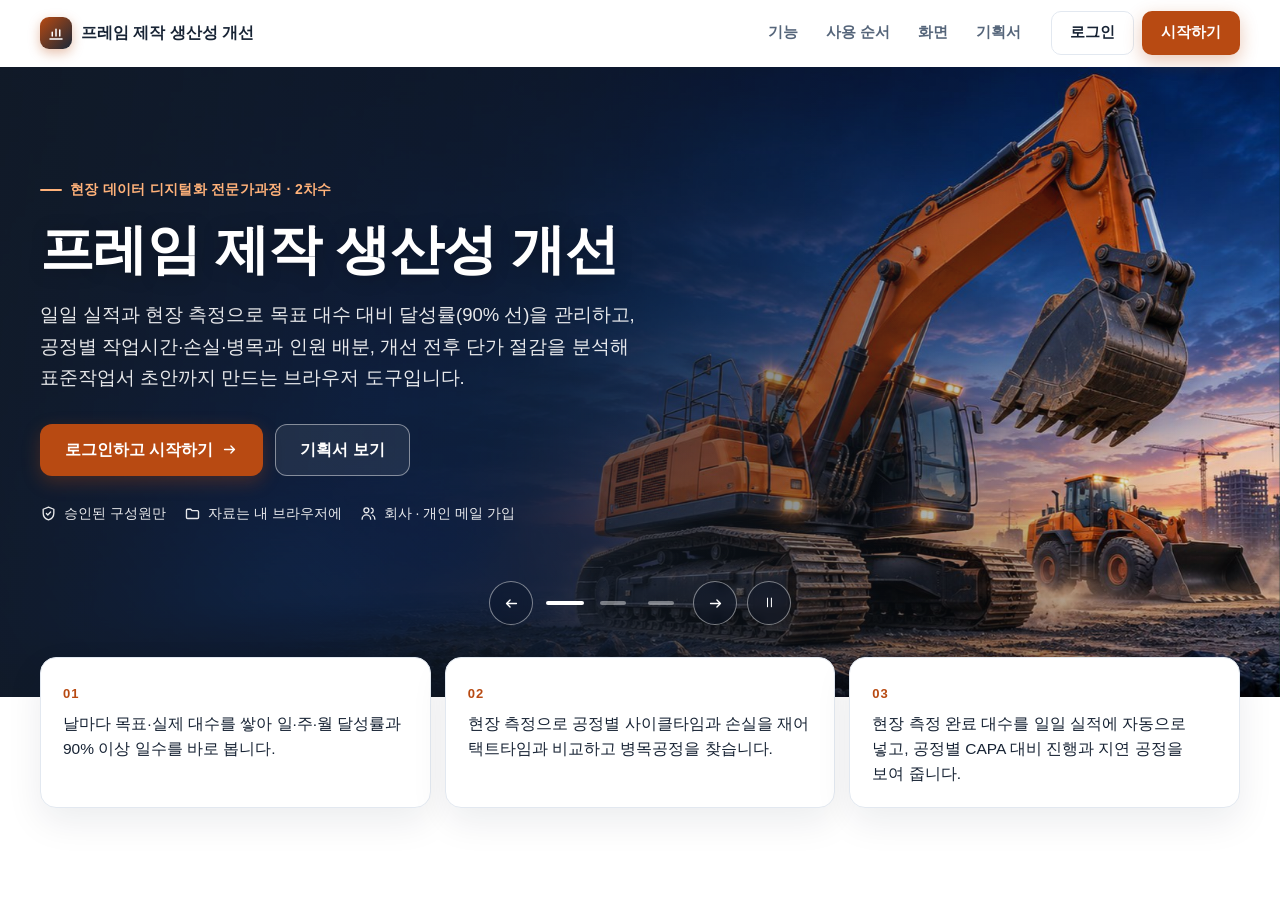
==== commit 1dae758b: "개발 자료 전체 공개 — 개발일지 · 기획서 원문 · 시험 · SQL · 스크립트 · README (수강생 내려받기용) Co-Authored-By: Claude Fable 5.2 " ====
--- a/index.html
+++ b/index.html
@@ -16,11 +16,11 @@
        v3: location.reload() 대신 질의 붙은 주소로 — reload 가 Fastly 에 남은 옛 판을 다시 받아 멈추던 것(10-21 build-data 강의안).
        탭 전환·포커스로는 옮기지 않는다(입력 유실). ETag 는 Cloudflare 가 지워서 쓸 수 없다. 원본: dreamit-1000/scripts/fresh-guard/guard.html -->
   <script>(function(){try{var L=location,P='_fg',h=window.history,q=L.search;if(/[?&]_fg=/.test(q)&&h&&h.replaceState){q=q.replace(/([?&])_fg=[^&]*&?/,'$1').replace(/[?&]$/,'');h.replaceState(h.state,'',L.pathname+q+L.hash);}var d=Date.parse(document.lastModified),u=L.pathname+L.search,k='__fresh_guard',t=0;if(!d||!window.fetch||!window.sessionStorage)return;var g=function(s,v){return s+(s.indexOf('?')<0?'?':'&')+P+'='+v;};var c=function(){var n=Date.now();if(n-t<15000)return;t=n;fetch(g(u,n),{method:'HEAD',cache:'no-store'}).then(function(r){var lm=r.headers.get('last-modified'),f=lm&&Date.parse(lm);if(!f||f<=d+1000)return;if(sessionStorage.getItem(k)===lm)return;sessionStorage.setItem(k,lm);L.replace(g(L.pathname+L.search,f)+L.hash);})['catch'](function(){});};c();var p=h&&h.pushState;if(p)h.pushState=function(){var x=p.apply(this,arguments);c();return x;};addEventListener('hashchange',c);addEventListener('popstate',c);}catch(e){}})();</script>
-  <link rel="stylesheet" href="css/style.css?v=2026-11-11.2">
+  <link rel="stylesheet" href="css/style.css?v=2026-11-11.4">
   <!-- auth-kit: 로그인 전에는 도구 화면을 감춘다(js/auth.js 가 판정 뒤 푼다) -->
   <script>document.documentElement.classList.add('auth-lock')</script>
-  <link rel="stylesheet" href="css/auth.css?v=2026-11-11.2">
-  <link rel="stylesheet" href="css/board.css?v=2026-11-11.2">
+  <link rel="stylesheet" href="css/auth.css?v=2026-11-11.4">
+  <link rel="stylesheet" href="css/board.css?v=2026-11-11.4">
   <!-- /auth-kit -->
 </head>
 <body>
@@ -70,19 +70,19 @@
   <div id="toast" class="toast" role="status" aria-live="polite" hidden></div>
 
   <!-- 로컬 파일(file://)로 열어도 돌도록 module 이 아닌 일반 스크립트로 불러옵니다 -->
-  <script src="vendor/xlsx.full.min.js?v=2026-11-11.2"></script>
-  <script src="js/logic.js?v=2026-11-11.2"></script>
-  <script src="js/sample-data.js?v=2026-11-11.2"></script>
-  <script src="js/store.js?v=2026-11-11.2"></script>
-  <script src="js/charts.js?v=2026-11-11.2"></script>
-  <script src="js/ai-endpoint.js?v=2026-11-11.2"></script>
-  <script src="js/ai-panel.js?v=2026-11-11.2"></script>
-  <script src="js/app.js?v=2026-11-11.2"></script>
+  <script src="vendor/xlsx.full.min.js?v=2026-11-11.4"></script>
+  <script src="js/logic.js?v=2026-11-11.4"></script>
+  <script src="js/sample-data.js?v=2026-11-11.4"></script>
+  <script src="js/store.js?v=2026-11-11.4"></script>
+  <script src="js/charts.js?v=2026-11-11.4"></script>
+  <script src="js/ai-endpoint.js?v=2026-11-11.4"></script>
+  <script src="js/ai-panel.js?v=2026-11-11.4"></script>
+  <script src="js/app.js?v=2026-11-11.4"></script>
   <!-- auth-kit: 로그인 · 사용 신청 · 승인(정본 data10-00/kit/auth) -->
-  <script src="vendor/supabase.js?v=2026-11-11.2"></script>
-  <script src="js/auth-config.js?v=2026-11-11.2"></script>
-  <script src="js/board.js?v=2026-11-11.2"></script>
-  <script src="js/auth.js?v=2026-11-11.2"></script>
+  <script src="vendor/supabase.js?v=2026-11-11.4"></script>
+  <script src="js/auth-config.js?v=2026-11-11.4"></script>
+  <script src="js/board.js?v=2026-11-11.4"></script>
+  <script src="js/auth.js?v=2026-11-11.4"></script>
   <!-- /auth-kit -->
 </body>
 </html>
--- a/css/auth.css
+++ b/css/auth.css
@@ -504,3 +504,44 @@
 .kp-members tr.is-pending td { background: color-mix(in srgb, var(--ag-warn-bg) 55%, #fff); }
 .kp-chg { display: inline-block; margin: 0 10px 4px 0; font-size: 13.5px; }
 @media print { .kit-shell .side, .kit-shell .sidebar, .kit-shell .topbar, .kp-toc, .kit-nav { display: none !important; } .kp-card { break-inside: avoid; border-color: #ccc; } }
+
+/* ───────── 첫 화면: 사진 슬라이드(hero_mode = slide) ───────── */
+.hp-hero-wrap { display: contents; }
+.hp-slide { background: var(--ag-navy-2); }
+.hp-slide::after { display: none; }
+.hp-sl-track { position: absolute; inset: 0; display: flex; transition: transform .9s cubic-bezier(.22, .7, .2, 1); will-change: transform; }
+.hp-sl { flex: 0 0 100%; background: 78% center / cover no-repeat; }   /* 왼쪽에 제목이 놓이므로 사진의 오른쪽(주제)을 살린다 */
+.hp-slide::before { content: ''; position: absolute; inset: 0; z-index: 1; pointer-events: none;
+  background: linear-gradient(95deg, color-mix(in srgb, var(--ag-navy-2) 92%, transparent) 0%, color-mix(in srgb, var(--ag-navy-2) 74%, transparent) 42%, color-mix(in srgb, var(--ag-navy-2) 22%, transparent) 78%, transparent 100%),
+              linear-gradient(0deg, rgba(0, 0, 0, .34) 0%, transparent 34%); }
+.hp-slide .hp-slide-in { z-index: 2; grid-template-columns: minmax(0, 1fr); min-height: clamp(480px, 70vh, 740px); padding-bottom: 150px; }
+.hp-slide .hp-hero-copy { max-width: 720px; }
+.hp-slide h1 { color: #fff; text-shadow: 0 2px 18px rgba(0, 0, 0, .28); }
+.hp-slide .hp-lead, .hp-slide .hp-trust-chips li { color: rgba(255, 255, 255, .9); }
+.hp-sl-ctl { position: absolute; z-index: 3; left: 0; right: 0; bottom: 72px; display: flex; align-items: center; justify-content: center; gap: 10px; }
+.hp-sl-btn { width: 44px; height: 44px; display: inline-grid; place-items: center; border-radius: 50%; border: 1px solid rgba(255, 255, 255, .45); background: rgba(10, 20, 40, .38); color: #fff; cursor: pointer; font: inherit; font-size: 13px; backdrop-filter: blur(6px); }
+.hp-sl-btn:hover { background: rgba(10, 20, 40, .6); border-color: #fff; }
+.hp-sl-btn:focus-visible, .hp-sl-dots button:focus-visible { outline: 2px solid #fff; outline-offset: 2px; }
+.hp-flip { transform: scaleX(-1); }
+.hp-sl-dots { display: flex; align-items: center; gap: 4px; }
+.hp-sl-dots button { width: 44px; height: 44px; padding: 0; border: 0; background: none; cursor: pointer; display: grid; place-items: center; }
+.hp-sl-dots button::before { content: ''; width: 26px; height: 4px; border-radius: 4px; background: rgba(255, 255, 255, .42); transition: background .2s, width .2s; }
+.hp-sl-dots button[aria-current="true"]::before { background: #fff; width: 38px; }
+.hp-sl-cap { position: absolute; z-index: 3; right: var(--hp-pad, 20px); bottom: 82px; margin: 0; font-size: 13px; color: rgba(255, 255, 255, .8); max-width: 34ch; text-align: right; }
+.hp-sl-cap:empty { display: none; }
+.ag-light .hp-slide h1 { color: #fff; }
+.ag-light .hp-slide .hp-lead, .ag-light .hp-slide .hp-trust-chips li { color: rgba(255, 255, 255, .9); }
+@media (max-width: 899px) { .hp-sl-cap { display: none; } .hp-slide .hp-slide-in { min-height: 0; padding-bottom: 140px; } }
+@media (prefers-reduced-motion: reduce) { .hp-sl-track { transition: none; } }
+/* 관리자 「첫 화면」 */
+.ks-opts { display: grid; grid-template-columns: minmax(0, 1fr); gap: 12px; }
+@media (min-width: 900px) { .ks-opts { grid-template-columns: repeat(2, minmax(0, 1fr)); } }
+.ag-form .ks-opt { display: flex; align-items: flex-start; gap: 12px; padding: 16px; border: 1.5px solid var(--ag-line); border-radius: 12px; cursor: pointer; font-weight: 400; }
+.ks-opt:has(input:checked) { border-color: var(--ag-brand); background: color-mix(in srgb, var(--ag-brand) 6%, #fff); }
+.ks-opt.is-off { opacity: .6; cursor: not-allowed; }
+.ag-form .ks-opt input { width: 20px; height: 20px; padding: 0; margin-top: 2px; flex: none; }
+.ks-opt span { display: grid; gap: 4px; } .ks-opt b { font-size: 16px; color: var(--ag-ink); } .ks-opt small { font-size: 14px; line-height: 1.6; color: var(--ag-sub); }
+.ks-thumbs { list-style: none; margin: 0 0 12px; padding: 0; display: grid; grid-template-columns: repeat(auto-fill, minmax(200px, 1fr)); gap: 12px; }
+.ks-thumbs li { display: grid; gap: 6px; font-size: 13px; color: var(--ag-sub); }
+.ks-thumbs img { width: 100%; aspect-ratio: 16 / 7.5; object-fit: cover; border-radius: 10px; border: 1px solid #e2e8f0; display: block; }
+.kp code { padding: 1px 6px; border-radius: 6px; background: #eef2f6; font-size: .92em; }
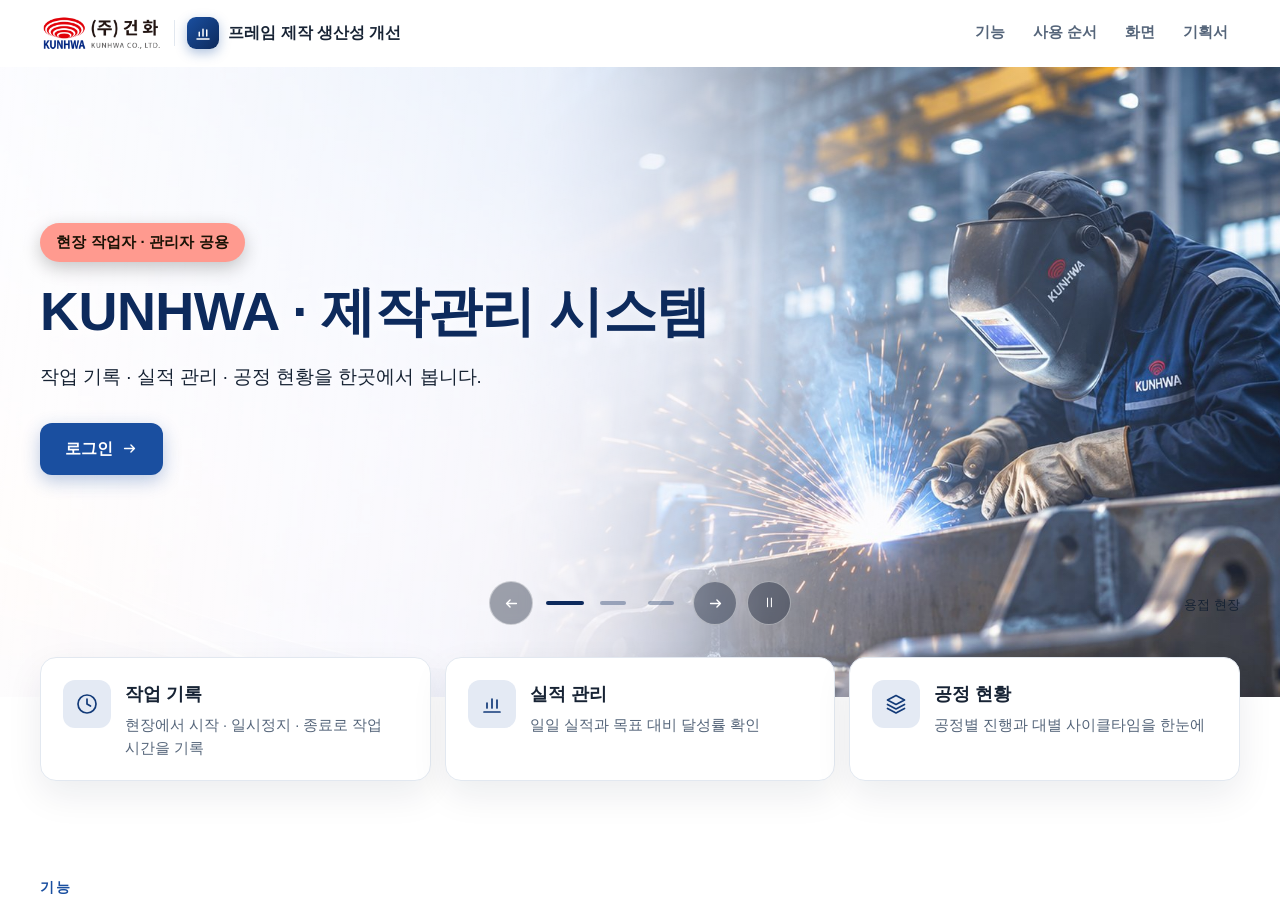
==== commit b9af0f34: "개발 자료 전체 공개 — 개발일지 · 기획서 원문 · 시험 · SQL · 스크립트 · README (수강생 내려받기용) Co-Authored-By: Claude Fable 5.2 " ====
--- a/index.html
+++ b/index.html
@@ -16,11 +16,11 @@
        v3: location.reload() 대신 질의 붙은 주소로 — reload 가 Fastly 에 남은 옛 판을 다시 받아 멈추던 것(10-21 build-data 강의안).
        탭 전환·포커스로는 옮기지 않는다(입력 유실). ETag 는 Cloudflare 가 지워서 쓸 수 없다. 원본: dreamit-1000/scripts/fresh-guard/guard.html -->
   <script>(function(){try{var L=location,P='_fg',h=window.history,q=L.search;if(/[?&]_fg=/.test(q)&&h&&h.replaceState){q=q.replace(/([?&])_fg=[^&]*&?/,'$1').replace(/[?&]$/,'');h.replaceState(h.state,'',L.pathname+q+L.hash);}var d=Date.parse(document.lastModified),u=L.pathname+L.search,k='__fresh_guard',t=0;if(!d||!window.fetch||!window.sessionStorage)return;var g=function(s,v){return s+(s.indexOf('?')<0?'?':'&')+P+'='+v;};var c=function(){var n=Date.now();if(n-t<15000)return;t=n;fetch(g(u,n),{method:'HEAD',cache:'no-store'}).then(function(r){var lm=r.headers.get('last-modified'),f=lm&&Date.parse(lm);if(!f||f<=d+1000)return;if(sessionStorage.getItem(k)===lm)return;sessionStorage.setItem(k,lm);L.replace(g(L.pathname+L.search,f)+L.hash);})['catch'](function(){});};c();var p=h&&h.pushState;if(p)h.pushState=function(){var x=p.apply(this,arguments);c();return x;};addEventListener('hashchange',c);addEventListener('popstate',c);}catch(e){}})();</script>
-  <link rel="stylesheet" href="css/style.css?v=2026-11-11.4">
+  <link rel="stylesheet" href="css/style.css?v=2026-11-11.6">
   <!-- auth-kit: 로그인 전에는 도구 화면을 감춘다(js/auth.js 가 판정 뒤 푼다) -->
   <script>document.documentElement.classList.add('auth-lock')</script>
-  <link rel="stylesheet" href="css/auth.css?v=2026-11-11.4">
-  <link rel="stylesheet" href="css/board.css?v=2026-11-11.4">
+  <link rel="stylesheet" href="css/auth.css?v=2026-11-11.6">
+  <link rel="stylesheet" href="css/board.css?v=2026-11-11.6">
   <!-- /auth-kit -->
 </head>
 <body>
@@ -70,19 +70,19 @@
   <div id="toast" class="toast" role="status" aria-live="polite" hidden></div>
 
   <!-- 로컬 파일(file://)로 열어도 돌도록 module 이 아닌 일반 스크립트로 불러옵니다 -->
-  <script src="vendor/xlsx.full.min.js?v=2026-11-11.4"></script>
-  <script src="js/logic.js?v=2026-11-11.4"></script>
-  <script src="js/sample-data.js?v=2026-11-11.4"></script>
-  <script src="js/store.js?v=2026-11-11.4"></script>
-  <script src="js/charts.js?v=2026-11-11.4"></script>
-  <script src="js/ai-endpoint.js?v=2026-11-11.4"></script>
-  <script src="js/ai-panel.js?v=2026-11-11.4"></script>
-  <script src="js/app.js?v=2026-11-11.4"></script>
+  <script src="vendor/xlsx.full.min.js?v=2026-11-11.6"></script>
+  <script src="js/logic.js?v=2026-11-11.6"></script>
+  <script src="js/sample-data.js?v=2026-11-11.6"></script>
+  <script src="js/store.js?v=2026-11-11.6"></script>
+  <script src="js/charts.js?v=2026-11-11.6"></script>
+  <script src="js/ai-endpoint.js?v=2026-11-11.6"></script>
+  <script src="js/ai-panel.js?v=2026-11-11.6"></script>
+  <script src="js/app.js?v=2026-11-11.6"></script>
   <!-- auth-kit: 로그인 · 사용 신청 · 승인(정본 data10-00/kit/auth) -->
-  <script src="vendor/supabase.js?v=2026-11-11.4"></script>
-  <script src="js/auth-config.js?v=2026-11-11.4"></script>
-  <script src="js/board.js?v=2026-11-11.4"></script>
-  <script src="js/auth.js?v=2026-11-11.4"></script>
+  <script src="vendor/supabase.js?v=2026-11-11.6"></script>
+  <script src="js/auth-config.js?v=2026-11-11.6"></script>
+  <script src="js/board.js?v=2026-11-11.6"></script>
+  <script src="js/auth.js?v=2026-11-11.6"></script>
   <!-- /auth-kit -->
 </body>
 </html>
--- a/css/style.css
+++ b/css/style.css
@@ -413,3 +413,16 @@
   body.print-sheet #printSheet { display: block !important; }
   @page { margin: 12mm; }
 }
+
+/* 11-11: 스톱워치 세 단추 · 대별 총 사이클타임 */
+.sw-grid.sw-three { display: grid; grid-template-columns: repeat(3, minmax(0, 1fr)); gap: 10px; }
+.sw-grid.sw-three .btn { min-height: 64px; font-size: 18px; font-weight: 800; }
+.btn-end { background: #b3261e; border-color: #b3261e; color: #fff; }
+.btn-end:hover:not(:disabled) { background: #8f1d17; }
+.btn-end:disabled { background: #e6b9b6; border-color: #e6b9b6; color: #fff; }
+.sw-hint { margin: 10px 0 0; }
+.sw-more, .note-more, .meas-detail { margin-top: 12px; }
+.sw-more > summary, .note-more > summary, .meas-detail > summary { cursor: pointer; font-weight: 700; padding: 8px 0; min-height: 40px; }
+.unit-total { margin: 4px 0 14px; }
+.unit-total h3 { margin: 0 0 4px; }
+.ct-big { font-size: 1.12em; font-variant-numeric: tabular-nums; }
--- a/css/auth.css
+++ b/css/auth.css
@@ -545,3 +545,27 @@
 .ks-thumbs li { display: grid; gap: 6px; font-size: 13px; color: var(--ag-sub); }
 .ks-thumbs img { width: 100%; aspect-ratio: 16 / 7.5; object-fit: cover; border-radius: 10px; border: 1px solid #e2e8f0; display: block; }
 .kp code { padding: 1px 6px; border-radius: 6px; background: #eef2f6; font-size: .92em; }
+
+/* 밝은 사진(slides[].tone = light): 왼쪽을 흰 면으로 받치고 글자를 어둡게 */
+.hp-slide::before, .hp-slide h1, .hp-slide .hp-lead, .hp-slide .hp-trust-chips li, .hp-slide .hp-eyebrow { transition: color .5s, background .5s, opacity .5s; }
+.hp-slide.hp-sl-light::before { background: linear-gradient(95deg, rgba(255, 255, 255, .9) 0%, rgba(255, 255, 255, .72) 40%, rgba(255, 255, 255, .12) 72%, transparent 100%); }
+.hp-slide.hp-sl-light h1 { color: var(--ag-navy); text-shadow: 0 1px 12px rgba(255, 255, 255, .7); }
+.hp-slide.hp-sl-light .hp-lead, .hp-slide.hp-sl-light .hp-trust-chips li { color: var(--ag-ink); }
+.hp-slide.hp-sl-light .hp-eyebrow { color: var(--ag-brand-d); }
+.hp-slide.hp-sl-light .hp-line { color: var(--ag-navy); border-color: color-mix(in srgb, var(--ag-navy) 45%, transparent); background: rgba(255, 255, 255, .55); }
+.hp-slide.hp-sl-light .hp-sl-cap { color: var(--ag-ink); }
+.hp-slide.hp-sl-light .hp-sl-dots button::before { background: color-mix(in srgb, var(--ag-navy) 35%, transparent); }
+.hp-slide.hp-sl-light .hp-sl-dots button[aria-current="true"]::before { background: var(--ag-navy); }
+
+/* 슬라이드 히어로 글자: 배지 · 제목 줄 · 설명 · 단추가 차례로 떠오른다 */
+.hp-ln { display: block; }
+.hp-fx .hp-fxi { opacity: 0; transform: translateY(22px); transition: opacity .7s ease, transform .7s cubic-bezier(.2, .7, .2, 1); transition-delay: calc(var(--i, 0) * 140ms + 120ms); }
+.hp-fx-on .hp-fx .hp-fxi { opacity: 1; transform: none; }
+.hp-badge { display: inline-flex; align-items: center; margin: 0 0 18px; padding: 7px 16px; border-radius: 999px; background: var(--ag-accent); color: #1a1205; font-size: 15px; font-weight: 800; letter-spacing: .01em; box-shadow: 0 6px 18px rgba(0, 0, 0, .22); }
+.hp-slide .hp-lead { margin-bottom: 4px; }
+@media (prefers-reduced-motion: reduce) { .hp-fx .hp-fxi { opacity: 1; transform: none; transition: none; } }
+/* landing.cards — 아이콘 카드 */
+.hp-cardi { display: flex; align-items: flex-start; gap: 14px; }
+.hp-cardi-ic { flex: none; width: 48px; height: 48px; border-radius: 12px; display: grid; place-items: center; background: color-mix(in srgb, var(--ag-brand) 12%, #fff); color: var(--ag-brand-d); }
+.hp-cardi b { display: block; font-size: 18px; color: var(--ag-ink); }
+.hp-cardi p { margin: 4px 0 0; font-size: 14.5px; color: var(--ag-sub); }
